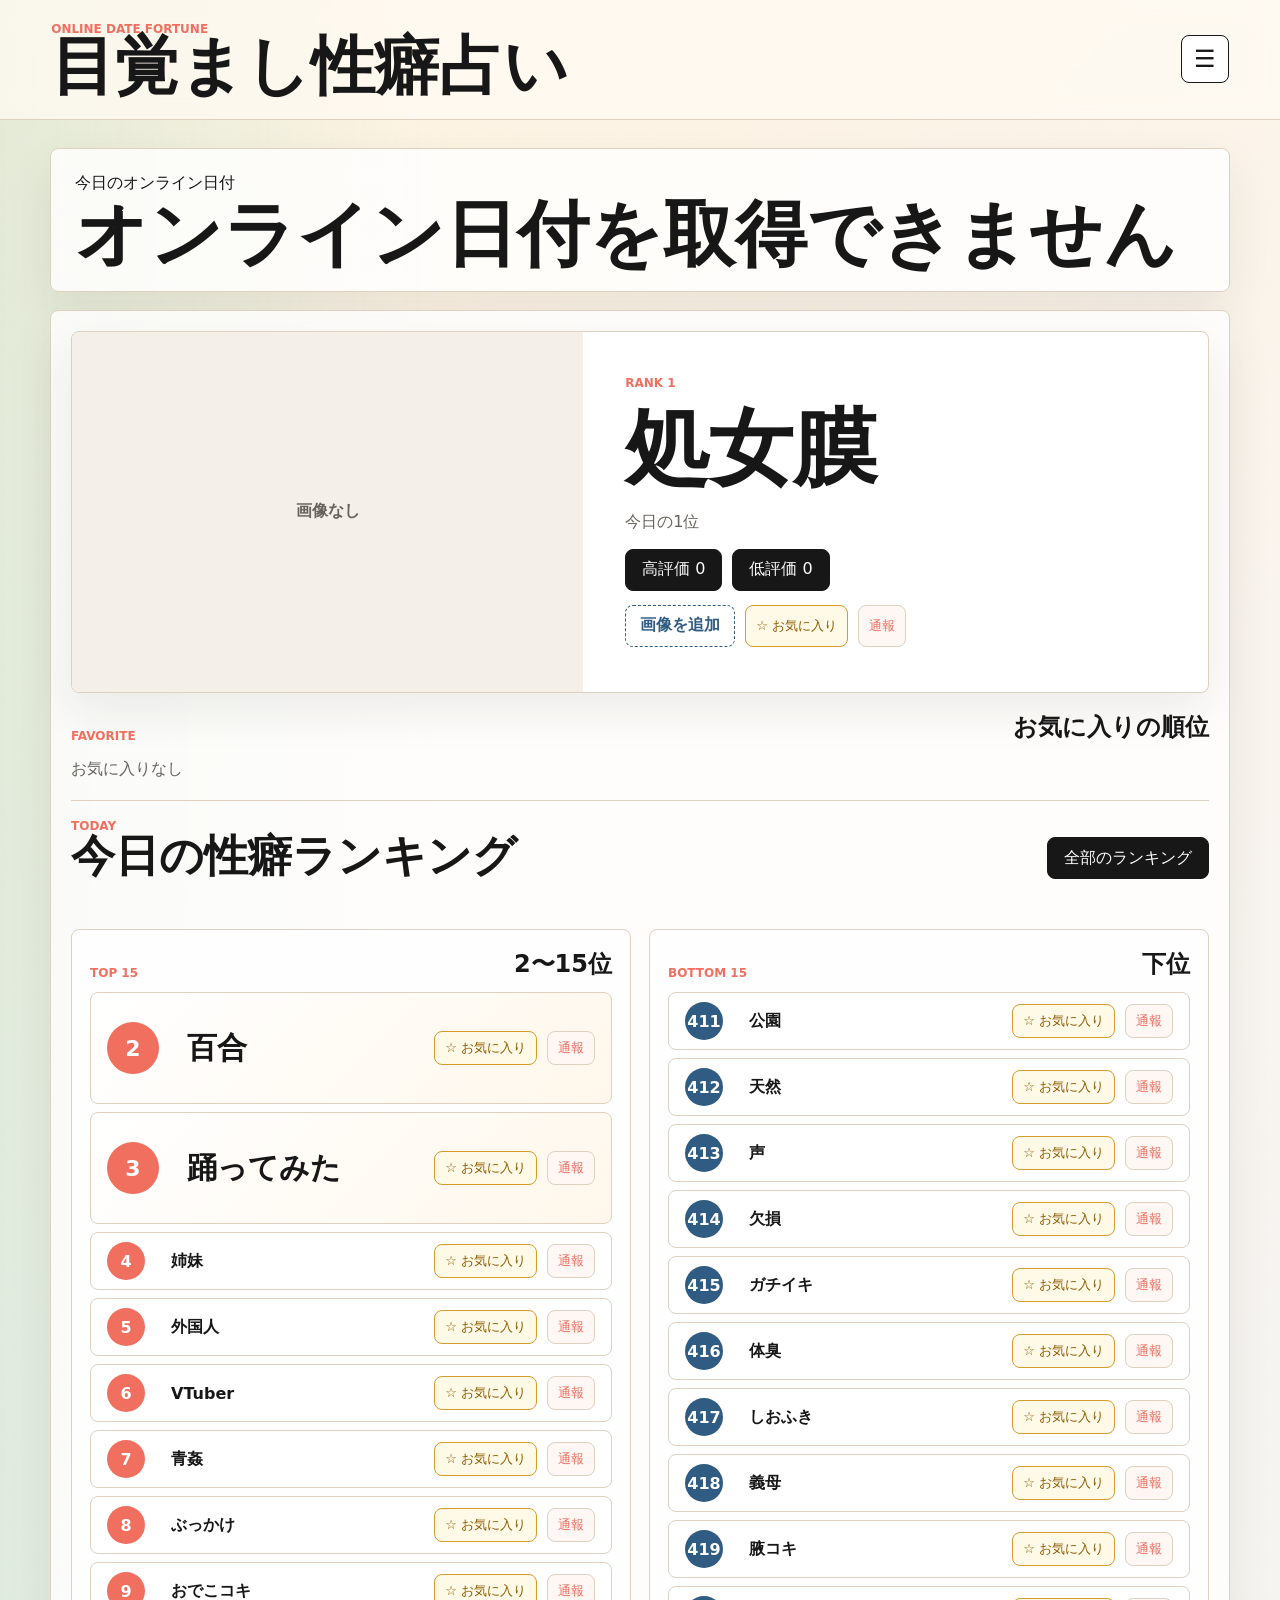
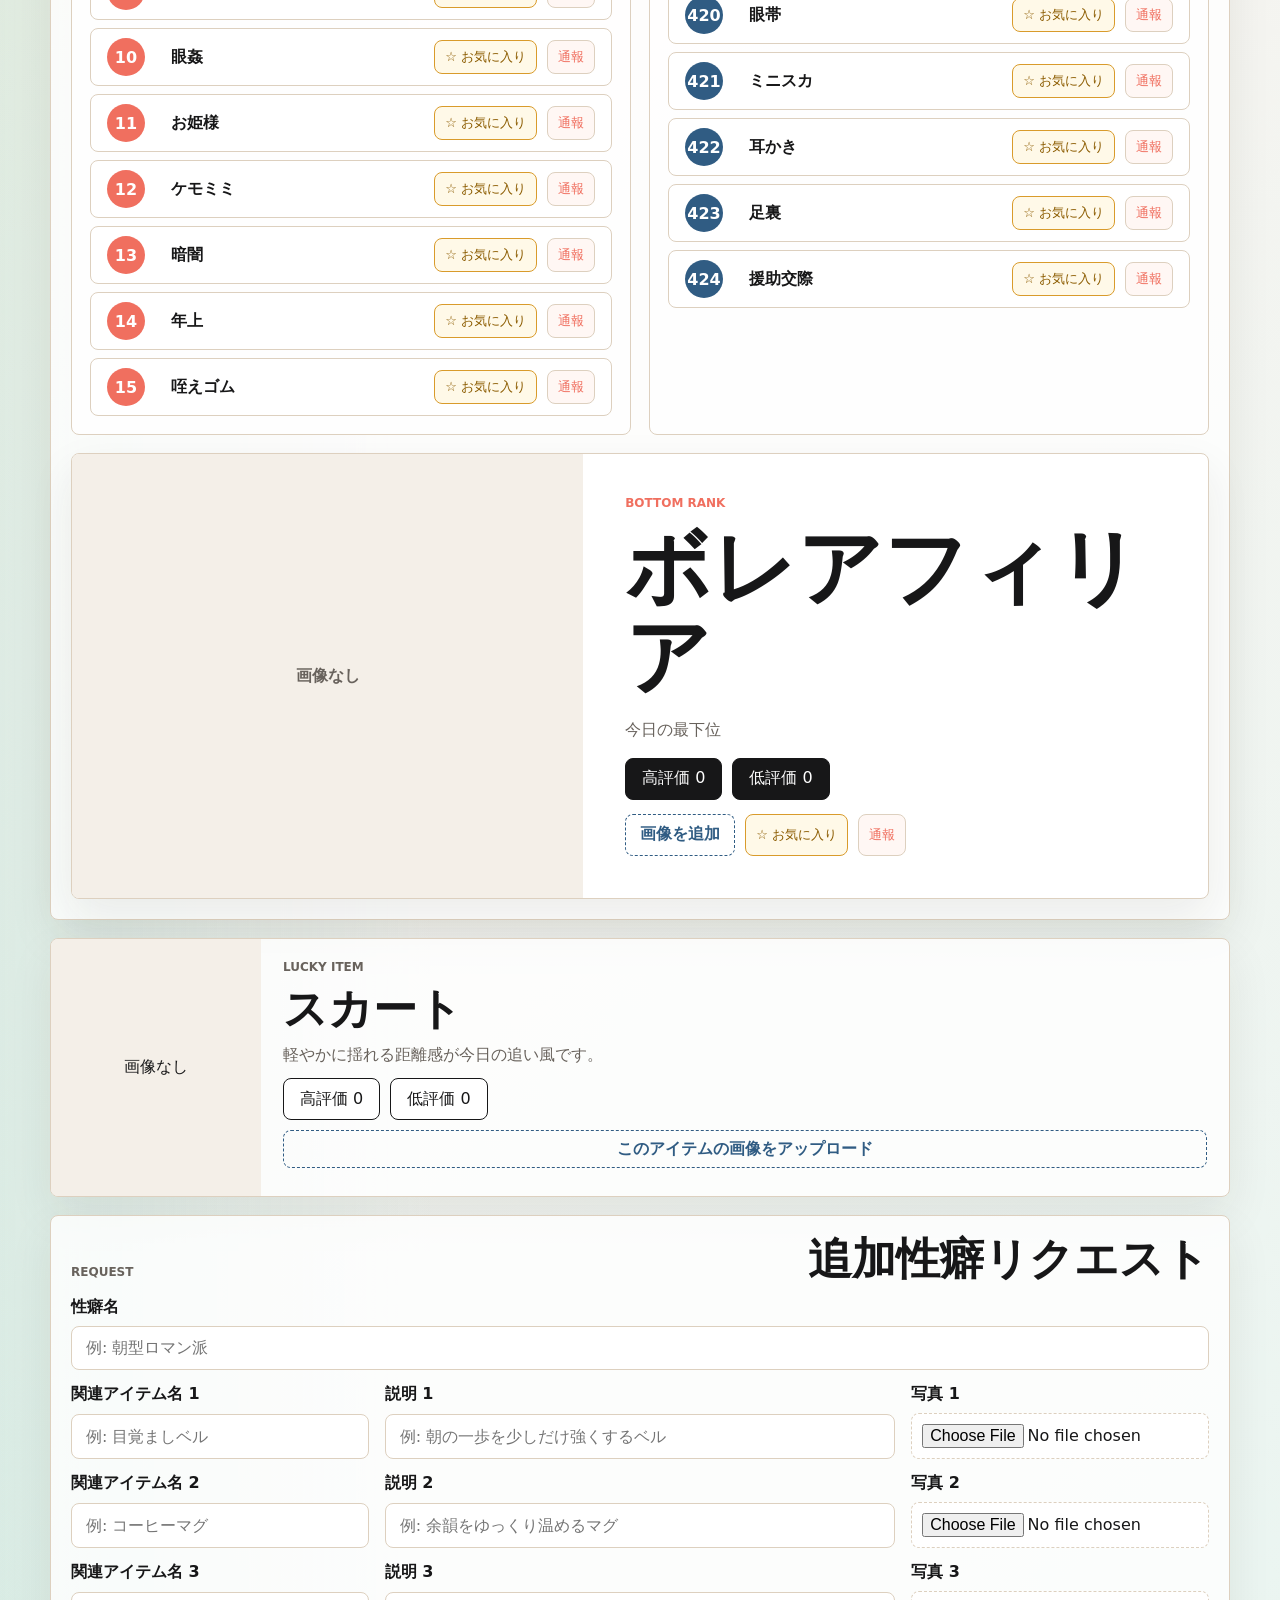
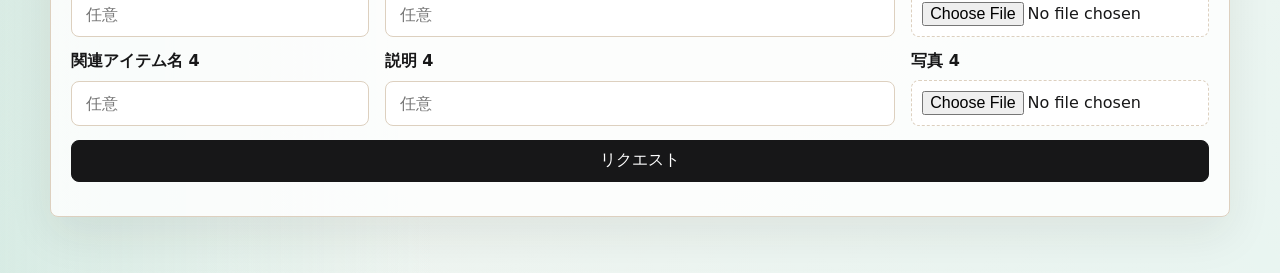
==== index.html @ ce54aa29 "al" ====
<!doctype html>
<html lang="ja">
  <head>
    <meta charset="utf-8" />
    <meta name="viewport" content="width=device-width, initial-scale=1" />
    <title>目覚まし性癖占い</title>
    <link rel="stylesheet" href="./styles.css" />
  </head>
  <body>
    <header class="topbar">
      <div>
        <p class="eyebrow">Online date fortune</p>
        <h1>目覚まし性癖占い</h1>
      </div>
      <button class="icon-button" id="allRankingButton" type="button" aria-label="全部のランキングを表示" title="全部のランキングを表示">
        <span aria-hidden="true">☰</span>
      </button>
    </header>

    <main>
      <section class="date-panel">
        <div>
          <p>今日のオンライン日付</p>
          <strong id="onlineDate">読み込み中</strong>
        </div>
      </section>

      <section class="rankings">
        <div id="topSpotlight" class="rank-spotlight"></div>

        <div class="favorite-ranks">
          <div class="section-title">
            <p class="eyebrow">Favorite</p>
            <h3>お気に入りの順位</h3>
          </div>
          <ol id="favoriteRankList" class="rank-list compact-rank-list"></ol>
          <p id="favoriteEmptyText" class="notice">お気に入りなし</p>
        </div>

        <div class="rank-heading">
          <div>
            <p class="eyebrow">Today</p>
            <h2>今日の性癖ランキング</h2>
          </div>
          <button id="allRankingButtonInline" type="button">全部のランキング</button>
        </div>
        <p id="rankingNotice" class="notice rank-notice" aria-live="polite"></p>
        <div class="rank-grid">
          <div class="rank-column">
            <div class="section-title">
              <p class="eyebrow">Top 15</p>
              <h3>2〜15位</h3>
            </div>
            <ol id="topList" class="rank-list"></ol>
          </div>
          <div class="rank-column">
            <div class="section-title">
              <p class="eyebrow">Bottom 15</p>
              <h3>下位</h3>
            </div>
            <ol id="bottomList" class="rank-list bottom-list"></ol>
          </div>
        </div>

        <div id="bottomSpotlight" class="rank-spotlight bottom-spotlight"></div>
      </section>

      <section class="lucky-card">
        <div class="lucky-media" id="luckyMedia">
          <img id="luckyImage" alt="今日のラッキー性癖アイテム" />
          <p id="noImageText">画像なし</p>
        </div>
        <div class="lucky-copy">
          <p class="eyebrow">Lucky item</p>
          <h2 id="luckyName">ラッキーアイテム</h2>
          <p id="luckyDesc">今日の説明を準備しています。</p>
          <div class="rating-row">
            <button id="likeButton" type="button">高評価 <span id="likeCount">0</span></button>
            <button id="dislikeButton" type="button">低評価 <span id="dislikeCount">0</span></button>
          </div>
          <label class="upload-label">
            このアイテムの画像をアップロード
            <input id="imageUpload" type="file" accept="image/*" />
          </label>
          <p id="deleteNotice" class="notice" aria-live="polite"></p>
        </div>
      </section>

      <section class="controls">
        <form id="addForm">
          <div class="section-title">
            <p class="eyebrow">Request</p>
            <h2>追加性癖リクエスト</h2>
          </div>
          <div class="form-grid">
            <div class="form-field trait-field">
              <label for="traitInput">性癖名</label>
              <input id="traitInput" name="trait" type="text" maxlength="24" placeholder="例: 朝型ロマン派" autocomplete="off" required />
            </div>
          </div>
          <div class="item-request-grid">
            <div class="form-field">
              <label for="itemInput1">関連アイテム名 1</label>
              <input id="itemInput1" name="item1" type="text" maxlength="24" placeholder="例: 目覚ましベル" autocomplete="off" required />
            </div>
            <div class="form-field">
              <label for="itemDesc1">説明 1</label>
              <input id="itemDesc1" name="itemDesc1" type="text" maxlength="80" placeholder="例: 朝の一歩を少しだけ強くするベル" autocomplete="off" required />
            </div>
            <div class="form-field image-field">
              <label for="itemImage1">写真 1</label>
              <input id="itemImage1" name="itemImage1" type="file" accept="image/*" />
            </div>
            <div class="form-field">
              <label for="itemInput2">関連アイテム名 2</label>
              <input id="itemInput2" name="item2" type="text" maxlength="24" placeholder="例: コーヒーマグ" autocomplete="off" required />
            </div>
            <div class="form-field">
              <label for="itemDesc2">説明 2</label>
              <input id="itemDesc2" name="itemDesc2" type="text" maxlength="80" placeholder="例: 余韻をゆっくり温めるマグ" autocomplete="off" required />
            </div>
            <div class="form-field image-field">
              <label for="itemImage2">写真 2</label>
              <input id="itemImage2" name="itemImage2" type="file" accept="image/*" />
            </div>
            <div class="form-field">
              <label for="itemInput3">関連アイテム名 3</label>
              <input id="itemInput3" name="item3" type="text" maxlength="24" placeholder="任意" autocomplete="off" />
            </div>
            <div class="form-field">
              <label for="itemDesc3">説明 3</label>
              <input id="itemDesc3" name="itemDesc3" type="text" maxlength="80" placeholder="任意" autocomplete="off" />
            </div>
            <div class="form-field image-field">
              <label for="itemImage3">写真 3</label>
              <input id="itemImage3" name="itemImage3" type="file" accept="image/*" />
            </div>
            <div class="form-field">
              <label for="itemInput4">関連アイテム名 4</label>
              <input id="itemInput4" name="item4" type="text" maxlength="24" placeholder="任意" autocomplete="off" />
            </div>
            <div class="form-field">
              <label for="itemDesc4">説明 4</label>
              <input id="itemDesc4" name="itemDesc4" type="text" maxlength="80" placeholder="任意" autocomplete="off" />
            </div>
            <div class="form-field image-field">
              <label for="itemImage4">写真 4</label>
              <input id="itemImage4" name="itemImage4" type="file" accept="image/*" />
            </div>
          </div>
          <button type="submit">リクエスト</button>
          <p id="moderationNotice" class="notice" aria-live="polite"></p>
        </form>
      </section>
    </main>

    <dialog id="detailDialog">
      <button class="close-button" id="closeDetail" type="button" aria-label="閉じる">×</button>
      <p class="eyebrow" id="detailRank">Rank</p>
      <h2 id="detailName"></h2>
      <p id="detailText"></p>
      <div id="detailItems" class="item-tags"></div>
    </dialog>

    <dialog id="allDialog">
      <button class="close-button" id="closeAll" type="button" aria-label="閉じる">×</button>
      <div class="section-title">
        <p class="eyebrow">All ranking</p>
        <h2>全部のランキング</h2>
      </div>
      <label class="search-label" for="allSearch">性癖検索</label>
      <input id="allSearch" class="search-input" type="search" placeholder="性癖名で検索" autocomplete="off" />
      <ol id="allRankingList" class="full-rank-list"></ol>
    </dialog>

    <script src="./app.js"></script>
  </body>
</html>
---- styles.css ----
:root {
  color-scheme: light;
  --paper: #fffaf2;
  --ink: #171718;
  --muted: #68625c;
  --line: #ddd0bf;
  --coral: #f06f5f;
  --mint: #55bda5;
  --gold: #d99b2b;
  --blue: #305c83;
  --panel: rgba(255, 255, 255, 0.82);
  --shadow: 0 18px 45px rgba(43, 33, 25, 0.08);
}

* {
  box-sizing: border-box;
}

body {
  margin: 0;
  min-height: 100vh;
  overflow-x: hidden;
  color: var(--ink);
  font-family: "Yu Gothic UI", "Hiragino Sans", "Meiryo", system-ui, sans-serif;
  background:
    linear-gradient(90deg, rgba(85, 189, 165, 0.16), transparent 34%),
    linear-gradient(135deg, #fff3df 0%, #f8f4f0 48%, #e9f5f1 100%);
}

button,
input {
  font: inherit;
}

button {
  border: 1px solid var(--ink);
  border-radius: 8px;
  background: var(--ink);
  color: white;
  min-height: 42px;
  padding: 0 16px;
  cursor: pointer;
}
button:hover {
  transform: translateY(-1px);
}

button:disabled {
  cursor: not-allowed;
  opacity: 0.55;
  transform: none;
}

h1,
h2,
h3,
p {
  margin: 0;
}

h1 {
  font-size: clamp(28px, 6vw, 64px);
  line-height: 0.95;
}

h2 {
  font-size: clamp(26px, 4vw, 44px);
  line-height: 1.06;
}

h3 {
  font-size: 24px;
}

.topbar {
  display: flex;
  align-items: center;
  justify-content: space-between;
  gap: 16px;
  padding: 22px clamp(16px, 4vw, 52px);
  border-bottom: 1px solid var(--line);
  background: rgba(255, 250, 242, 0.78);
  backdrop-filter: blur(14px);
  position: sticky;
  top: 0;
  z-index: 2;
}

.eyebrow {
  color: var(--coral);
  font-size: 12px;
  font-weight: 800;
  letter-spacing: 0;
  text-transform: uppercase;
}

.icon-button {
  width: 48px;
  height: 48px;
  padding: 0;
  display: grid;
  place-items: center;
  font-size: 24px;
  background: white;
  color: var(--ink);
}

main {
  width: min(1180px, calc(100% - 32px));
  margin: 0 auto;
  padding: 28px 0 56px;
}

.date-panel,
.rankings,
.controls,
.rank-column,
.lucky-card {
  border: 1px solid var(--line);
  border-radius: 8px;
  background: var(--panel);
  box-shadow: var(--shadow);
}

.date-panel {
  padding: 24px;
  display: flex;
  align-items: center;
  justify-content: space-between;
  gap: 18px;
}

.date-panel strong {
  display: block;
  margin-top: 8px;
  font-size: clamp(32px, 6vw, 72px);
  line-height: 0.9;
}

.date-panel span,
.controls p,
.lucky-copy p,
#detailText,
.notice {
  color: var(--muted);
  line-height: 1.7;
}

.rankings,
.controls,
.lucky-card {
  margin-top: 18px;
}

.rankings {
  padding: 20px;
}

.rank-spotlight {
  min-height: 360px;
  border: 1px solid var(--line);
  border-radius: 8px;
  background: white;
  display: grid;
  grid-template-columns: minmax(280px, 0.9fr) 1.1fr;
  overflow: hidden;
  box-shadow: var(--shadow);
}

.rank-spotlight + .favorite-ranks {
  margin-top: 18px;
}

.bottom-spotlight {
  margin-top: 18px;
}

.spotlight-media {
  min-height: 360px;
  background: #f4efe8;
  display: grid;
  place-items: center;
  color: var(--muted);
  font-weight: 800;
}

.spotlight-media img {
  width: 100%;
  height: 100%;
  object-fit: cover;
}

.spotlight-copy {
  min-width: 0;
  padding: clamp(22px, 4vw, 42px);
  display: grid;
  align-content: center;
  gap: 14px;
}

.spotlight-copy h2 {
  font-size: clamp(36px, 7vw, 84px);
  overflow-wrap: anywhere;
}

.spotlight-actions,
.spotlight-votes {
  display: flex;
  flex-wrap: wrap;
  gap: 10px;
}

.spotlight-upload {
  border: 1px dashed var(--blue);
  border-radius: 8px;
  min-height: 42px;
  padding: 0 14px;
  color: var(--blue);
  display: inline-flex;
  align-items: center;
  justify-content: center;
  cursor: pointer;
}

.spotlight-upload input {
  position: absolute;
  inline-size: 1px;
  block-size: 1px;
  opacity: 0;
}

.rank-heading,
.section-title {
  display: flex;
  align-items: end;
  justify-content: space-between;
  gap: 16px;
}

.rank-heading {
  margin-bottom: 16px;
}

.favorite-ranks + .rank-heading {
  margin-top: 18px;
}

.rank-notice {
  min-height: 24px;
  margin-bottom: 10px;
}

.rank-grid {
  display: grid;
  grid-template-columns: repeat(2, 1fr);
  gap: 18px;
}

.rank-column {
  min-width: 0;
  padding: 18px;
  box-shadow: none;
}

.favorite-ranks {
  margin-bottom: 18px;
  border-bottom: 1px solid var(--line);
  padding-bottom: 18px;
}

.rank-list,
.full-rank-list {
  list-style: none;
  padding: 0;
  margin: 12px 0 0;
  display: grid;
  gap: 8px;
}

.compact-rank-list {
  grid-template-columns: repeat(auto-fit, minmax(280px, 1fr));
}

.rank-item {
  width: 100%;
  min-height: 58px;
  border: 1px solid var(--line);
  border-radius: 8px;
  border-color: var(--line);
  background: white;
  color: var(--ink);
  display: grid;
  grid-template-columns: 54px 1fr auto auto auto;
  gap: 10px;
  align-items: center;
  text-align: left;
  cursor: pointer;
  padding: 0 16px;
}

.rank-item:hover {
  transform: translateY(-1px);
}

.featured-rank {
  min-height: 112px;
  grid-template-columns: 70px minmax(0, 1fr) auto auto auto;
  background: linear-gradient(135deg, #ffffff 0%, #fff7eb 100%);
}

.featured-rank .rank-no {
  width: 52px;
  height: 52px;
  font-size: 22px;
}

.featured-rank .rank-name {
  font-size: clamp(20px, 3vw, 30px);
}

.rank-hero-image {
  width: 78px;
  height: 78px;
  border: 1px solid var(--line);
  border-radius: 8px;
  background: #f4efe8;
  display: grid;
  place-items: center;
  overflow: hidden;
  color: var(--muted);
  font-size: 12px;
  text-align: center;
}

.trait-image-panel {
  grid-column: 1 / -1;
  display: grid;
  grid-template-columns: 90px 1fr;
  gap: 12px;
  align-items: center;
  border-top: 1px solid var(--line);
  padding-top: 12px;
}

.rank-hero-image img {
  width: 100%;
  height: 100%;
  object-fit: cover;
}

.trait-image-actions {
  display: flex;
  flex-wrap: wrap;
  gap: 8px;
}

.mini-upload,
.mini-vote {
  min-height: 34px;
  border: 1px solid var(--line);
  border-radius: 8px;
  background: white;
  color: var(--ink);
  padding: 0 10px;
  display: inline-flex;
  align-items: center;
  justify-content: center;
  cursor: pointer;
  font-size: 13px;
}

.mini-upload input {
  position: absolute;
  inline-size: 1px;
  block-size: 1px;
  opacity: 0;
}

.rank-no {
  width: 38px;
  height: 38px;
  border-radius: 50%;
  background: var(--coral);
  color: white;
  display: grid;
  place-items: center;
  font-weight: 900;
}

.bottom-list .rank-no {
  background: var(--blue);
}

.rank-name {
  min-width: 0;
  overflow-wrap: anywhere;
  font-weight: 800;
}

.deviation {
  min-width: 0;
  color: var(--muted);
  font-size: 13px;
}

.report-button {
  min-height: 34px;
  padding: 0 10px;
  border-color: var(--line);
  background: #fff7f4;
  color: var(--coral);
  font-size: 13px;
}

.favorite-button {
  min-height: 34px;
  padding: 0 10px;
  border-color: var(--gold);
  background: #fff9e8;
  color: #8c5c00;
  font-size: 13px;
}

.favorite-button.is-active {
  background: var(--gold);
  color: white;
}

.controls {
  padding: 20px;
}

form {
  display: grid;
  gap: 14px;
}

.form-grid {
  display: grid;
  gap: 14px 16px;
  align-items: start;
}

.item-request-grid {
  display: grid;
  grid-template-columns: minmax(160px, 0.7fr) minmax(240px, 1.2fr) minmax(150px, 0.7fr);
  gap: 14px 16px;
}

.form-field {
  display: grid;
  gap: 8px;
}

.trait-field {
  grid-column: 1 / -1;
}

label {
  font-weight: 800;
}

input[type="text"],
input[type="search"] {
  min-height: 44px;
  border: 1px solid var(--line);
  border-radius: 8px;
  background: white;
  padding: 0 14px;
  width: 100%;
}

input[type="file"] {
  width: 100%;
  min-height: 44px;
  border: 1px dashed var(--line);
  border-radius: 8px;
  background: white;
  padding: 10px;
}

.lucky-card {
  display: grid;
  grid-template-columns: minmax(140px, 210px) 1fr;
  overflow: hidden;
  min-height: 190px;
}

.lucky-media {
  min-height: 190px;
  background: #f4efe8;
  display: grid;
  place-items: center;
  position: relative;
}

.lucky-media img {
  width: 100%;
  height: 100%;
  object-fit: cover;
  display: none;
}

.lucky-media.has-image img {
  display: block;
}

.lucky-media.has-image p {
  display: none;
}

.lucky-copy {
  min-width: 0;
  padding: 18px 22px;
  display: grid;
  align-content: center;
  gap: 10px;
}

.lucky-copy h2 {
  font-size: clamp(28px, 4vw, 44px);
  line-height: 1;
  overflow-wrap: anywhere;
}

.rating-row {
  display: flex;
  gap: 10px;
  flex-wrap: wrap;
}

.rating-row button {
  background: white;
  color: var(--ink);
}

.upload-label {
  display: inline-flex;
  align-items: center;
  justify-content: center;
  border: 1px dashed var(--blue);
  border-radius: 8px;
  min-height: 38px;
  color: var(--blue);
  cursor: pointer;
}

.upload-label input {
  position: absolute;
  inline-size: 1px;
  block-size: 1px;
  opacity: 0;
}

dialog {
  width: min(720px, calc(100% - 28px));
  max-height: min(780px, calc(100vh - 28px));
  overflow: auto;
  border: 1px solid var(--line);
  border-radius: 8px;
  padding: 26px;
  color: var(--ink);
  background: var(--paper);
  box-shadow: 0 28px 90px rgba(0, 0, 0, 0.22);
}

dialog::backdrop {
  background: rgba(23, 23, 24, 0.38);
}

.close-button {
  position: absolute;
  right: 12px;
  top: 12px;
  width: 38px;
  height: 38px;
  padding: 0;
  background: white;
  color: var(--ink);
}

.item-tags {
  display: flex;
  flex-wrap: wrap;
  gap: 8px;
  margin-top: 14px;
}

.item-tags span,
.full-rank-list li {
  border: 1px solid var(--line);
  border-radius: 8px;
  background: white;
}

.item-tags span {
  padding: 8px 12px;
}

.full-rank-list li {
  display: grid;
  grid-template-columns: 56px 1fr auto auto auto;
  gap: 10px;
  align-items: center;
  padding: 10px;
}

.search-label {
  display: block;
  margin: 14px 0 8px;
}

.search-input {
  margin-bottom: 8px;
}

@media (max-width: 880px) {
  .date-panel,
  .rank-heading {
    display: grid;
  }

  .rank-grid,
  .rank-spotlight,
  .lucky-card,
  .form-grid,
  .item-request-grid {
    grid-template-columns: 1fr;
  }

  .lucky-media {
    aspect-ratio: 16 / 10;
    min-height: 0;
  }

  .spotlight-media {
    aspect-ratio: 16 / 10;
    min-height: 0;
  }
}

@media (max-width: 520px) {
  button {
    padding-inline: 12px;
  }

  main {
    width: min(100% - 20px, 1180px);
    padding: 16px 0 36px;
  }

  .topbar {
    align-items: start;
    padding: 14px 12px;
  }

  .topbar h1 {
    font-size: 32px;
    line-height: 1;
  }

  .icon-button {
    width: 42px;
    height: 42px;
    flex: 0 0 auto;
  }

  .date-panel,
  .rankings,
  .controls {
    padding: 14px;
  }

  .date-panel strong {
    font-size: 36px;
  }

  .rank-spotlight {
    min-height: 0;
  }

  .spotlight-copy {
    padding: 18px;
  }

  .spotlight-copy h2 {
    font-size: 38px;
    line-height: 1.05;
  }

  .spotlight-actions,
  .spotlight-votes,
  .rating-row {
    display: grid;
    grid-template-columns: 1fr 1fr;
  }

  .spotlight-upload {
    grid-column: 1 / -1;
  }

  .rank-heading {
    gap: 10px;
  }

  .rank-heading button {
    justify-self: start;
  }

  .rank-column {
    padding: 12px;
  }

  .section-title {
    display: block;
  }

  .full-rank-list li,
  .rank-item {
    grid-template-columns: 48px 1fr;
    align-items: start;
    gap: 8px 10px;
    min-height: 0;
    padding: 10px;
  }

  .deviation,
  .favorite-button,
  .report-button {
    grid-column: 2;
    justify-self: start;
  }

  .favorite-button,
  .report-button {
    min-height: 32px;
    max-width: 100%;
  }

  .rank-hero-image {
    grid-column: 2;
  }

  .featured-rank {
    min-height: 0;
  }

  .featured-rank .rank-no {
    width: 42px;
    height: 42px;
    font-size: 18px;
  }

  .featured-rank .rank-name {
    font-size: 22px;
    line-height: 1.15;
  }

  .trait-image-panel {
    grid-column: 1 / -1;
    grid-template-columns: 1fr;
  }

  .lucky-card {
    grid-template-columns: 96px minmax(0, 1fr);
    min-height: 0;
  }

  .lucky-media {
    aspect-ratio: 1;
    min-height: 0;
  }

  .lucky-copy {
    padding: 14px;
  }

  .lucky-copy h2 {
    font-size: 28px;
  }

  .upload-label {
    grid-column: 1 / -1;
    padding-inline: 8px;
    text-align: center;
  }

  dialog {
    width: calc(100% - 20px);
    max-height: calc(100vh - 20px);
    padding: 18px;
  }

  .full-rank-list li {
    grid-template-columns: 44px minmax(0, 1fr);
  }
}
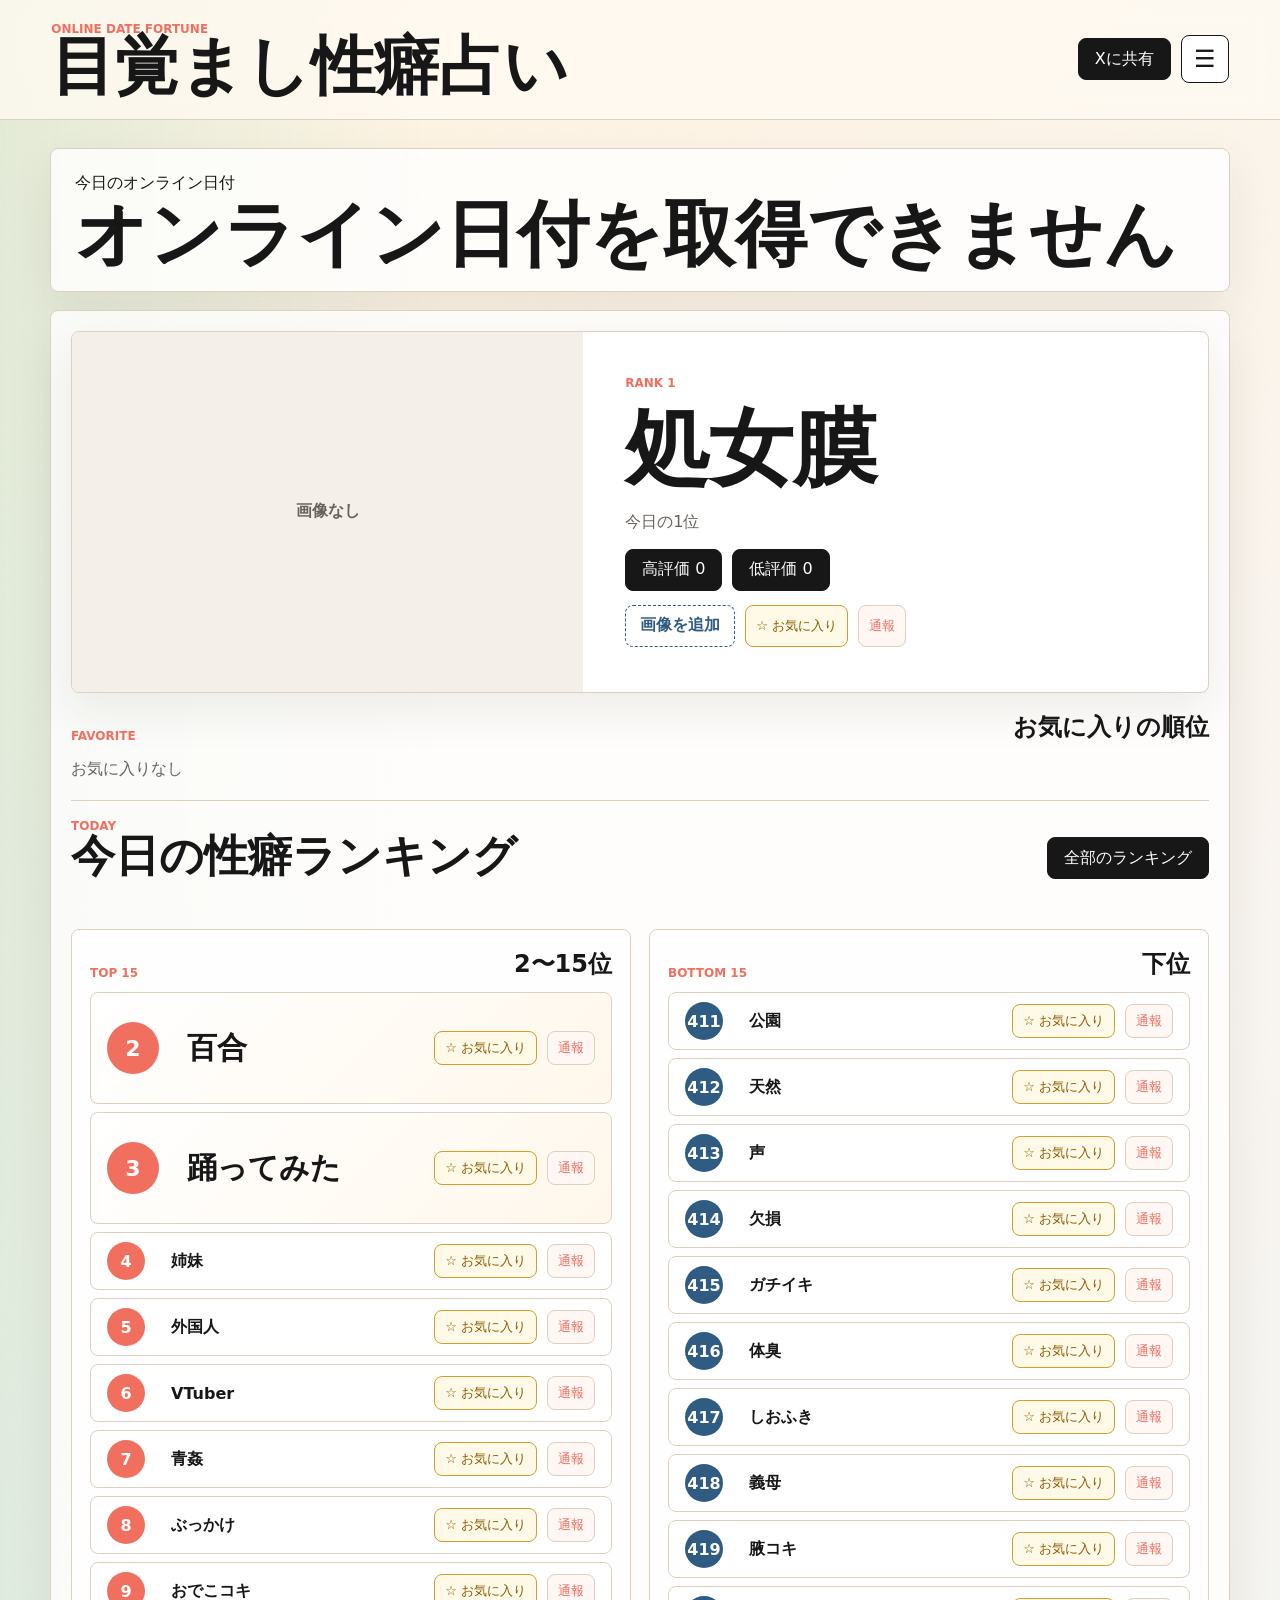
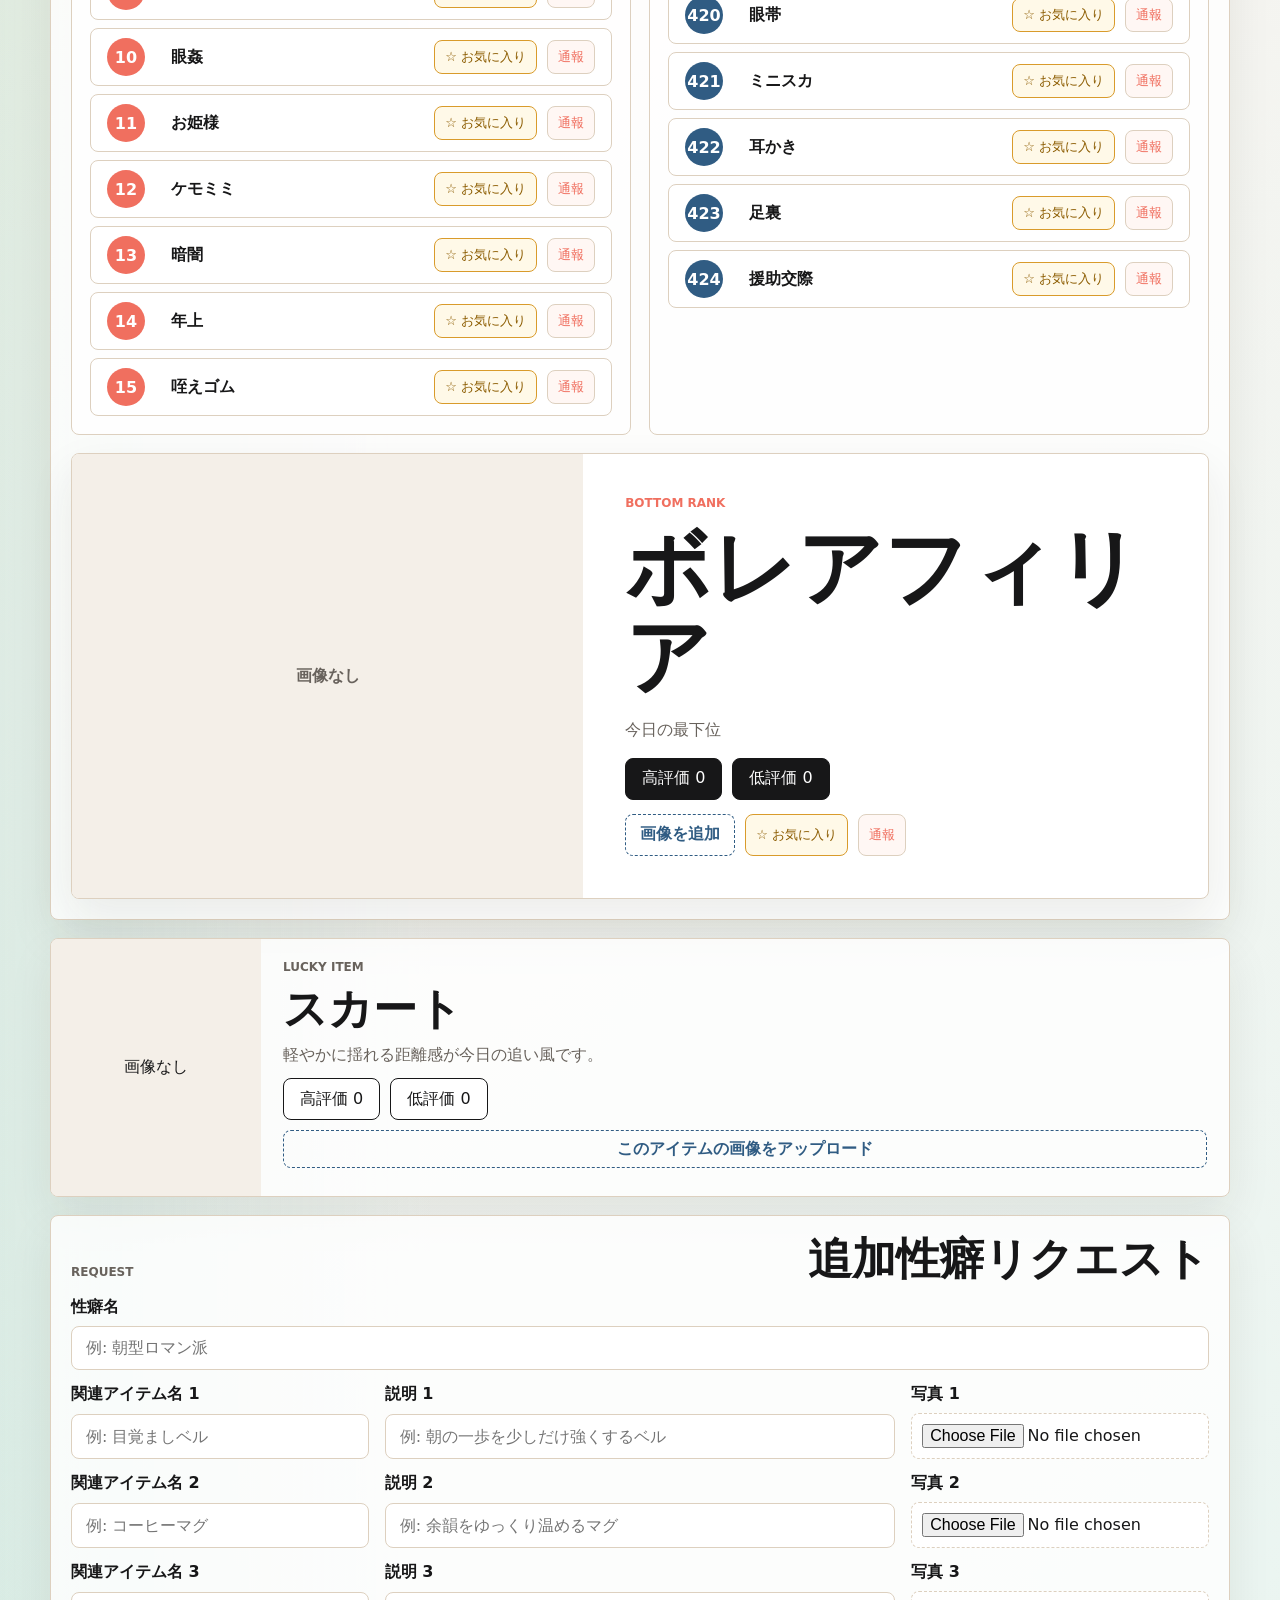
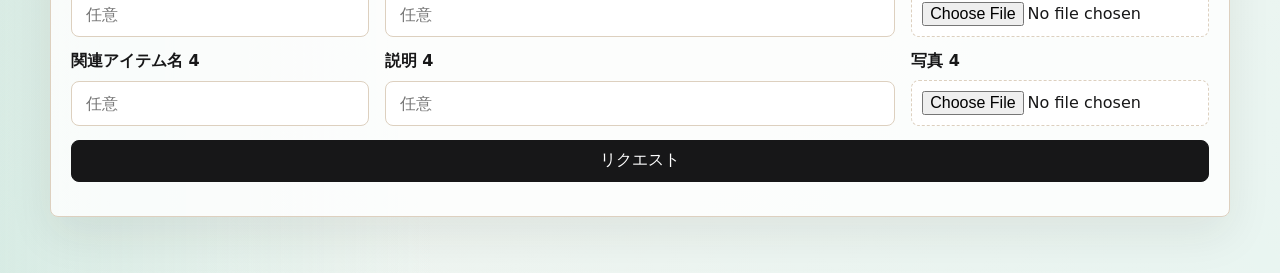
==== commit 748c2f85: "ens ens" ====
--- a/index.html
+++ b/index.html
@@ -12,9 +12,12 @@
         <p class="eyebrow">Online date fortune</p>
         <h1>目覚まし性癖占い</h1>
       </div>
-      <button class="icon-button" id="allRankingButton" type="button" aria-label="全部のランキングを表示" title="全部のランキングを表示">
-        <span aria-hidden="true">☰</span>
-      </button>
+      <div class="topbar-actions">
+        <button class="share-button" id="shareButton" type="button">Xに共有</button>
+        <button class="icon-button" id="allRankingButton" type="button" aria-label="全部のランキングを表示" title="全部のランキングを表示">
+          <span aria-hidden="true">☰</span>
+        </button>
+      </div>
     </header>
 
     <main>
--- a/styles.css
+++ b/styles.css
@@ -86,6 +86,19 @@
   z-index: 2;
 }
 
+.topbar-actions {
+  display: flex;
+  align-items: center;
+  gap: 10px;
+  flex: 0 0 auto;
+}
+
+.share-button {
+  background: var(--ink);
+  color: white;
+  white-space: nowrap;
+}
+
 .eyebrow {
   color: var(--coral);
   font-size: 12px;
@@ -654,6 +667,15 @@
     padding: 14px 12px;
   }
 
+  .topbar-actions {
+    gap: 8px;
+  }
+
+  .share-button {
+    min-height: 42px;
+    padding-inline: 10px;
+  }
+
   .topbar h1 {
     font-size: 32px;
     line-height: 1;
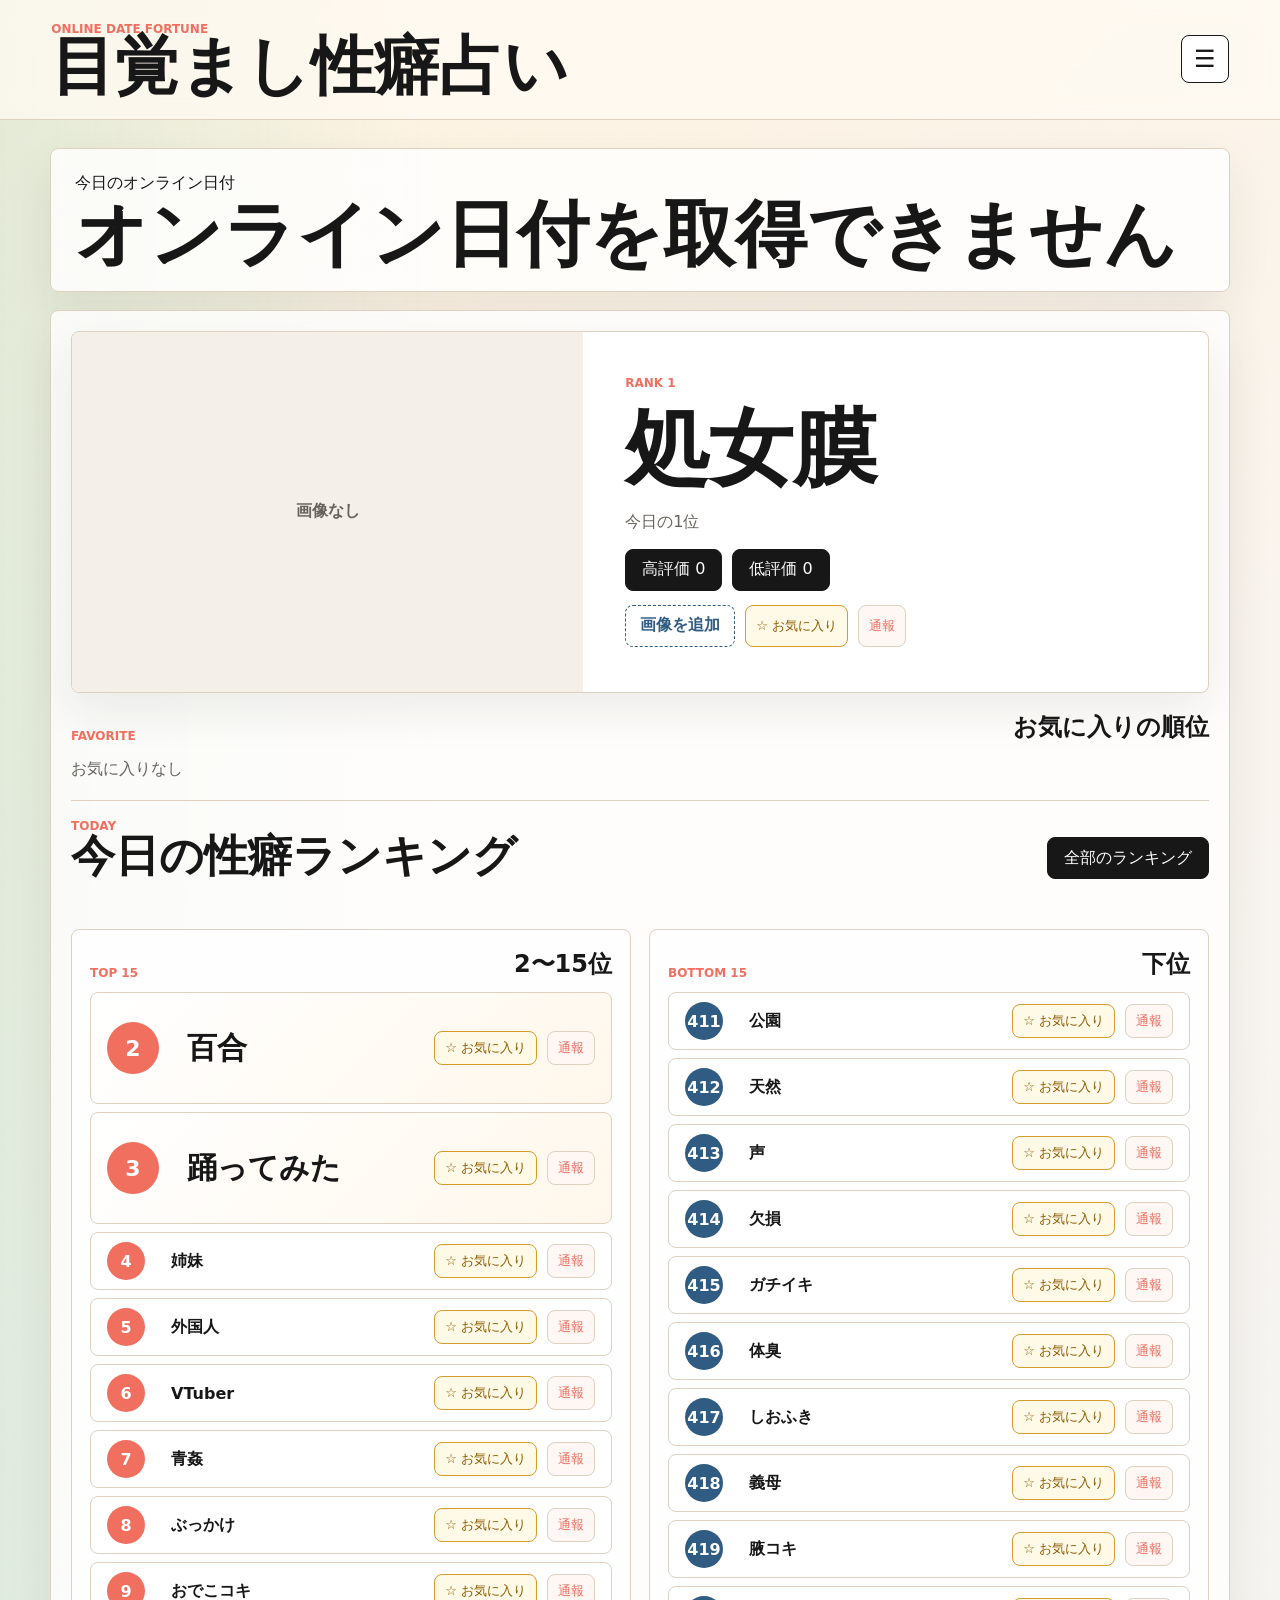
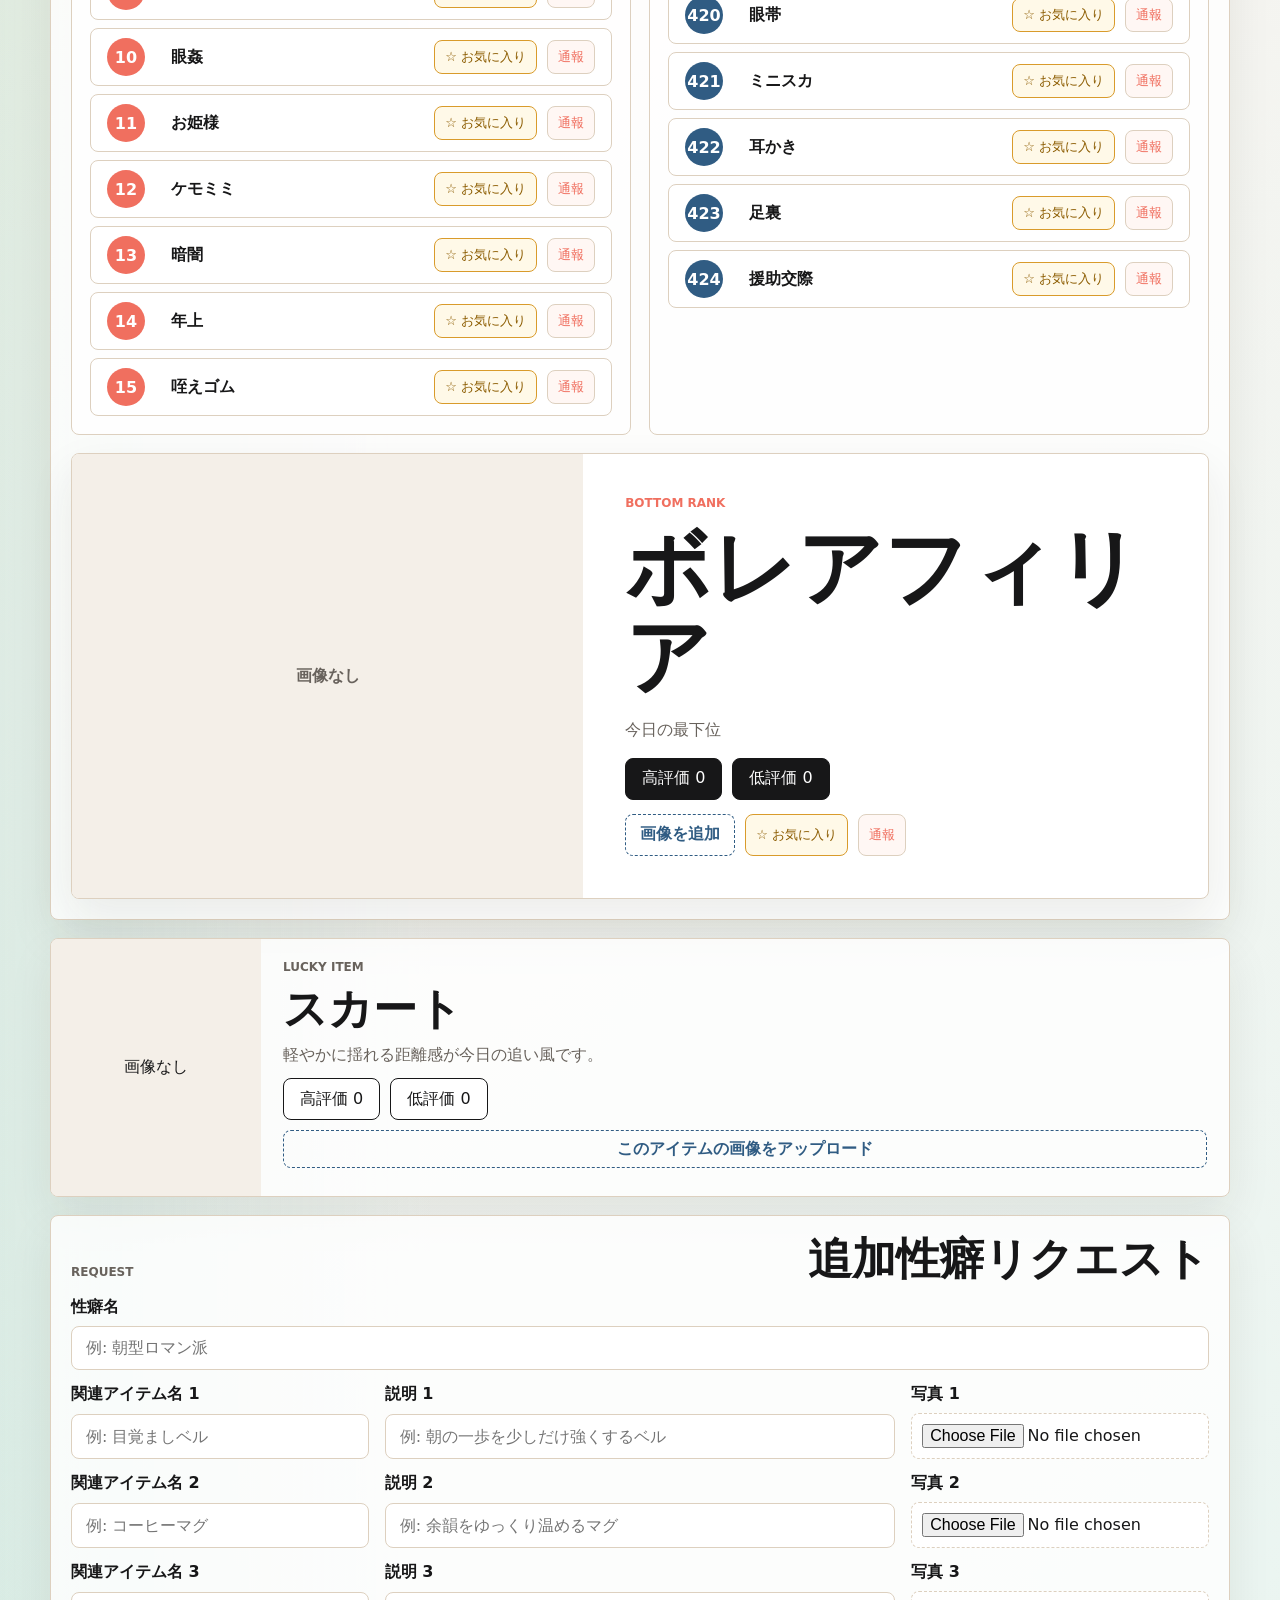
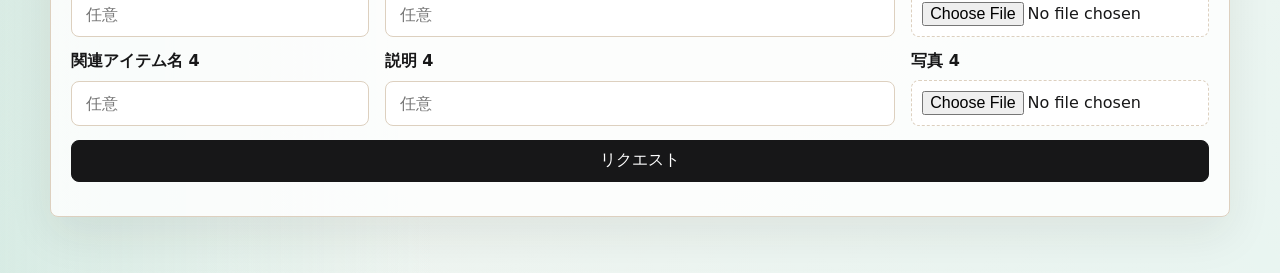
==== commit 5cde67f7: "Revert "ens" This reverts commit 748c2f85cbff45cd1e91c98678231e2df0ac95b2." ====
--- a/index.html
+++ b/index.html
@@ -12,12 +12,9 @@
         <p class="eyebrow">Online date fortune</p>
         <h1>目覚まし性癖占い</h1>
       </div>
-      <div class="topbar-actions">
-        <button class="share-button" id="shareButton" type="button">Xに共有</button>
-        <button class="icon-button" id="allRankingButton" type="button" aria-label="全部のランキングを表示" title="全部のランキングを表示">
-          <span aria-hidden="true">☰</span>
-        </button>
-      </div>
+      <button class="icon-button" id="allRankingButton" type="button" aria-label="全部のランキングを表示" title="全部のランキングを表示">
+        <span aria-hidden="true">☰</span>
+      </button>
     </header>
 
     <main>
--- a/styles.css
+++ b/styles.css
@@ -86,19 +86,6 @@
   z-index: 2;
 }
 
-.topbar-actions {
-  display: flex;
-  align-items: center;
-  gap: 10px;
-  flex: 0 0 auto;
-}
-
-.share-button {
-  background: var(--ink);
-  color: white;
-  white-space: nowrap;
-}
-
 .eyebrow {
   color: var(--coral);
   font-size: 12px;
@@ -667,15 +654,6 @@
     padding: 14px 12px;
   }
 
-  .topbar-actions {
-    gap: 8px;
-  }
-
-  .share-button {
-    min-height: 42px;
-    padding-inline: 10px;
-  }
-
   .topbar h1 {
     font-size: 32px;
     line-height: 1;
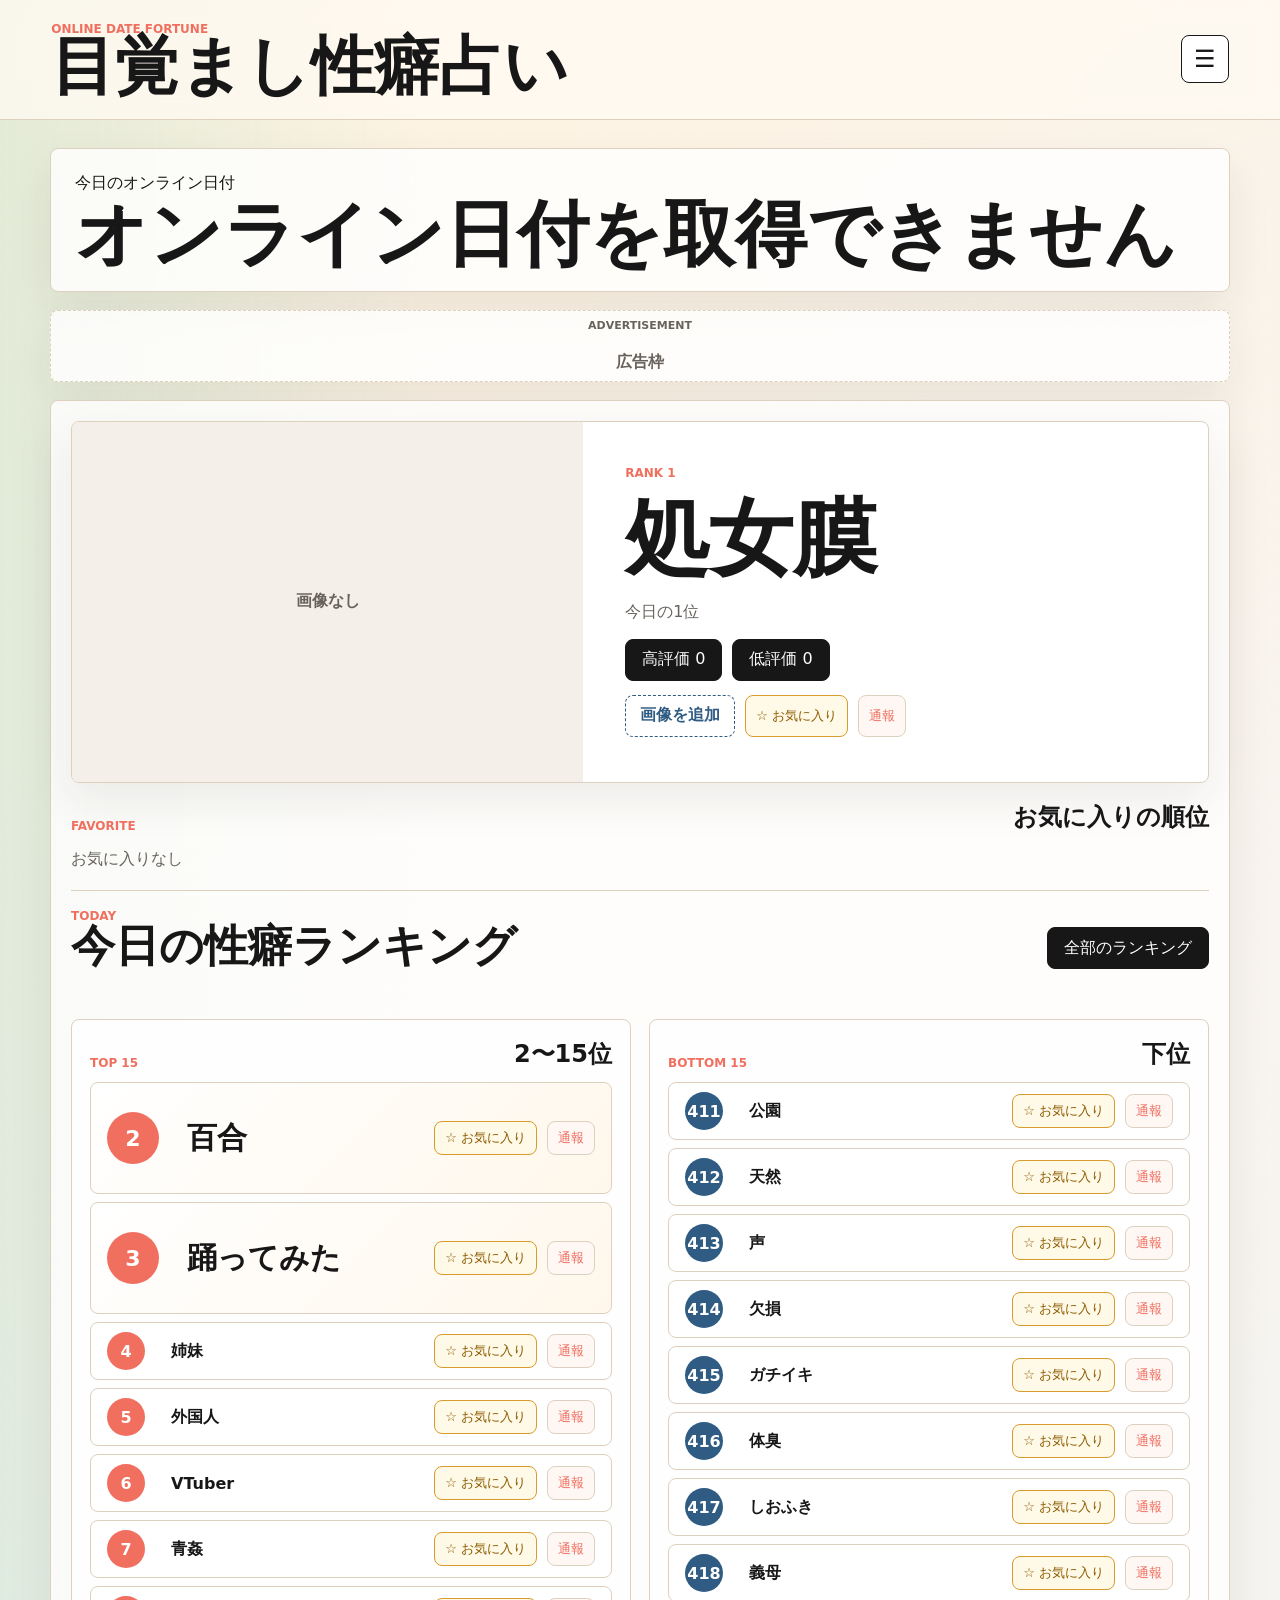
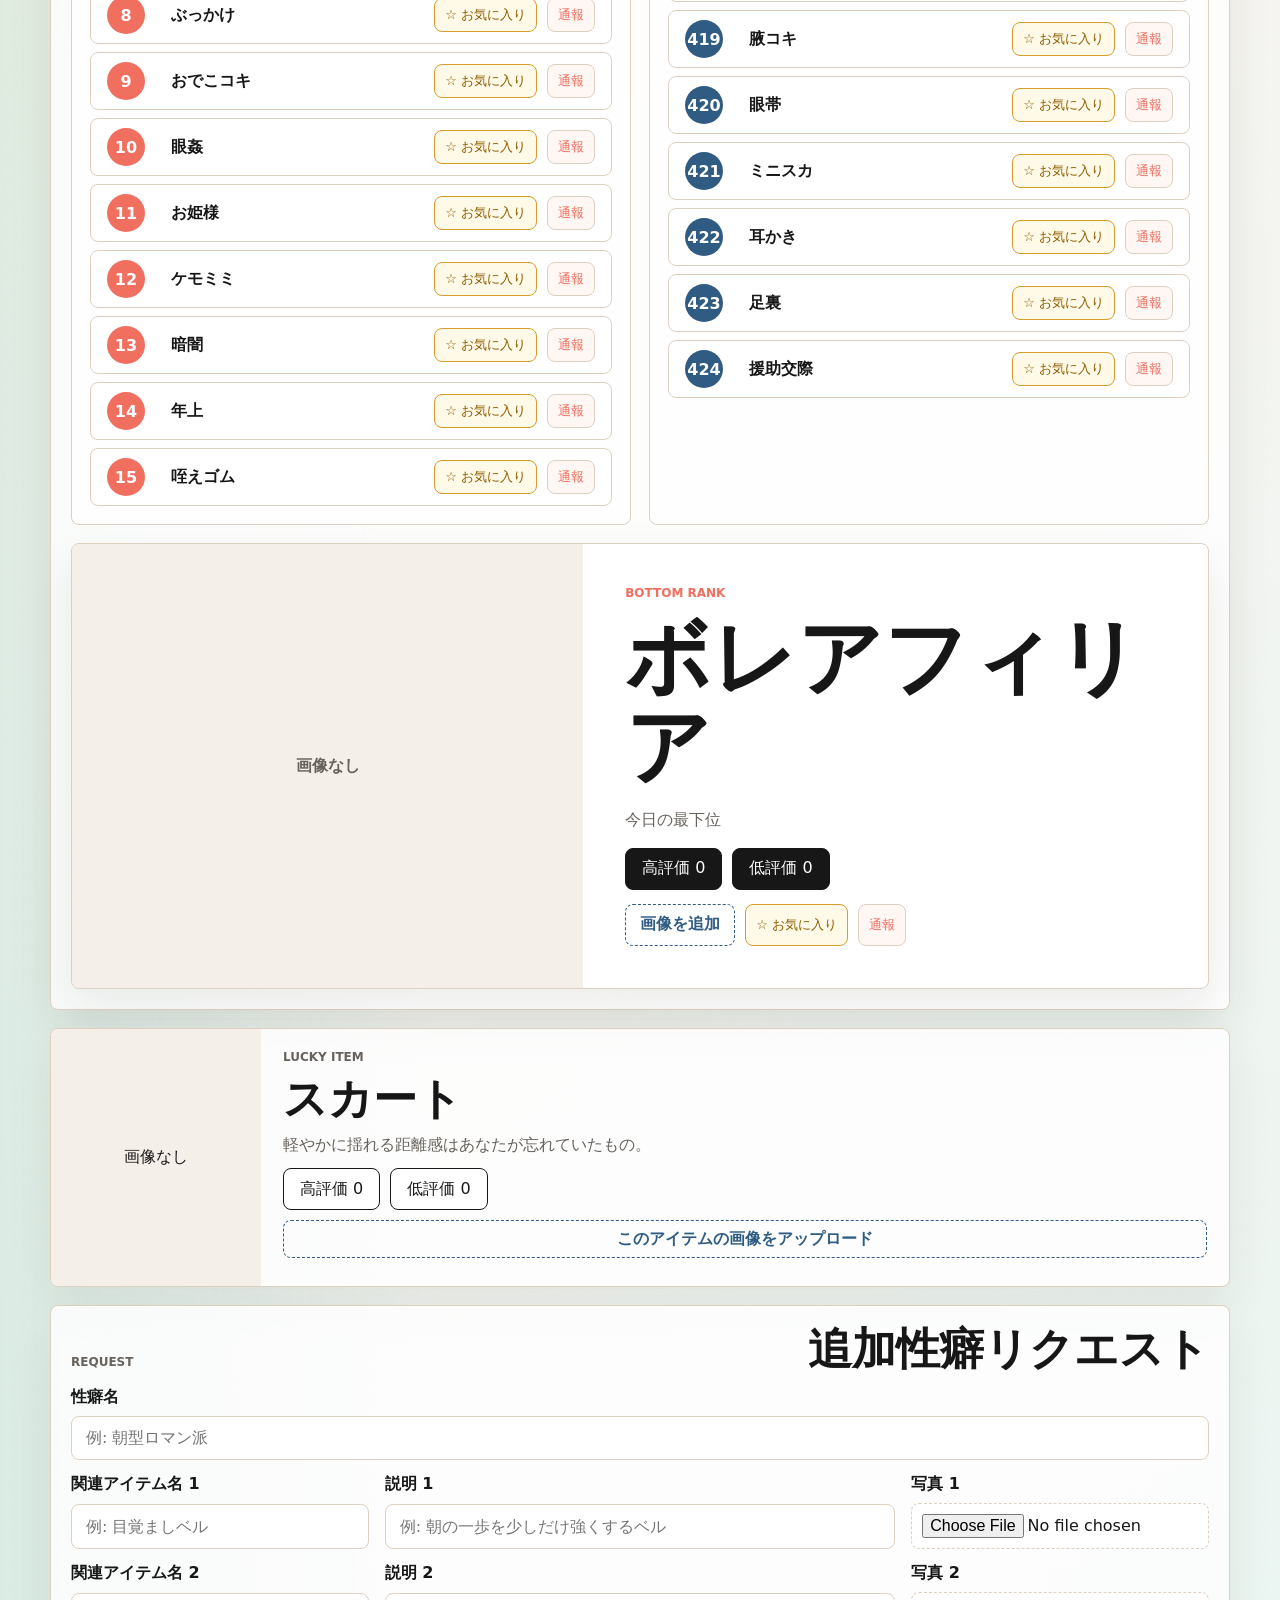
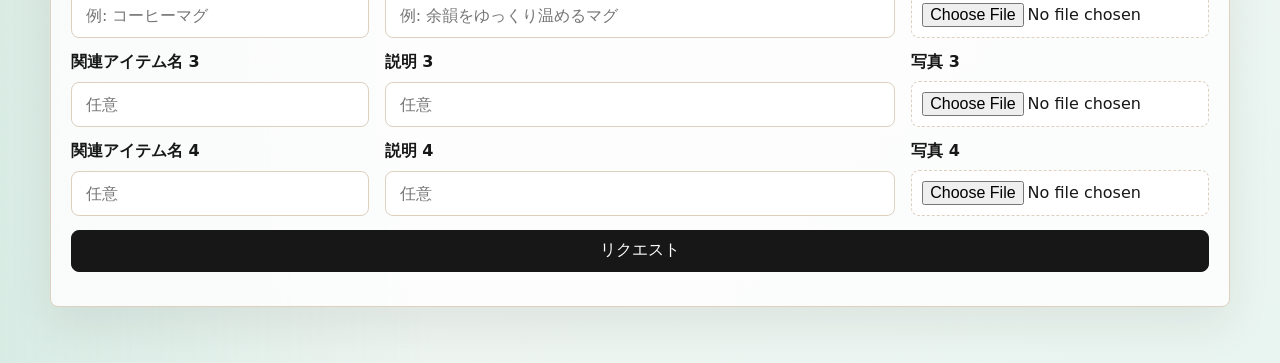
==== commit 656b7bfc: "b b" ====
--- a/index.html
+++ b/index.html
@@ -24,6 +24,11 @@
           <strong id="onlineDate">読み込み中</strong>
         </div>
       </section>
+
+      <aside class="ad-banner" aria-label="広告">
+        <span>Advertisement</span>
+        <strong>広告枠</strong>
+      </aside>
 
       <section class="rankings">
         <div id="topSpotlight" class="rank-spotlight"></div>
--- a/styles.css
+++ b/styles.css
@@ -112,6 +112,7 @@
 }
 
 .date-panel,
+.ad-banner,
 .rankings,
 .controls,
 .rank-column,
@@ -135,6 +136,28 @@
   margin-top: 8px;
   font-size: clamp(32px, 6vw, 72px);
   line-height: 0.9;
+}
+
+.ad-banner {
+  min-height: 72px;
+  margin-top: 18px;
+  display: grid;
+  place-items: center;
+  gap: 4px;
+  color: var(--muted);
+  border-style: dashed;
+  text-align: center;
+}
+
+.ad-banner span {
+  font-size: 11px;
+  font-weight: 800;
+  letter-spacing: 0;
+  text-transform: uppercase;
+}
+
+.ad-banner strong {
+  font-size: 16px;
 }
 
 .date-panel span,
@@ -666,6 +689,7 @@
   }
 
   .date-panel,
+  .ad-banner,
   .rankings,
   .controls {
     padding: 14px;
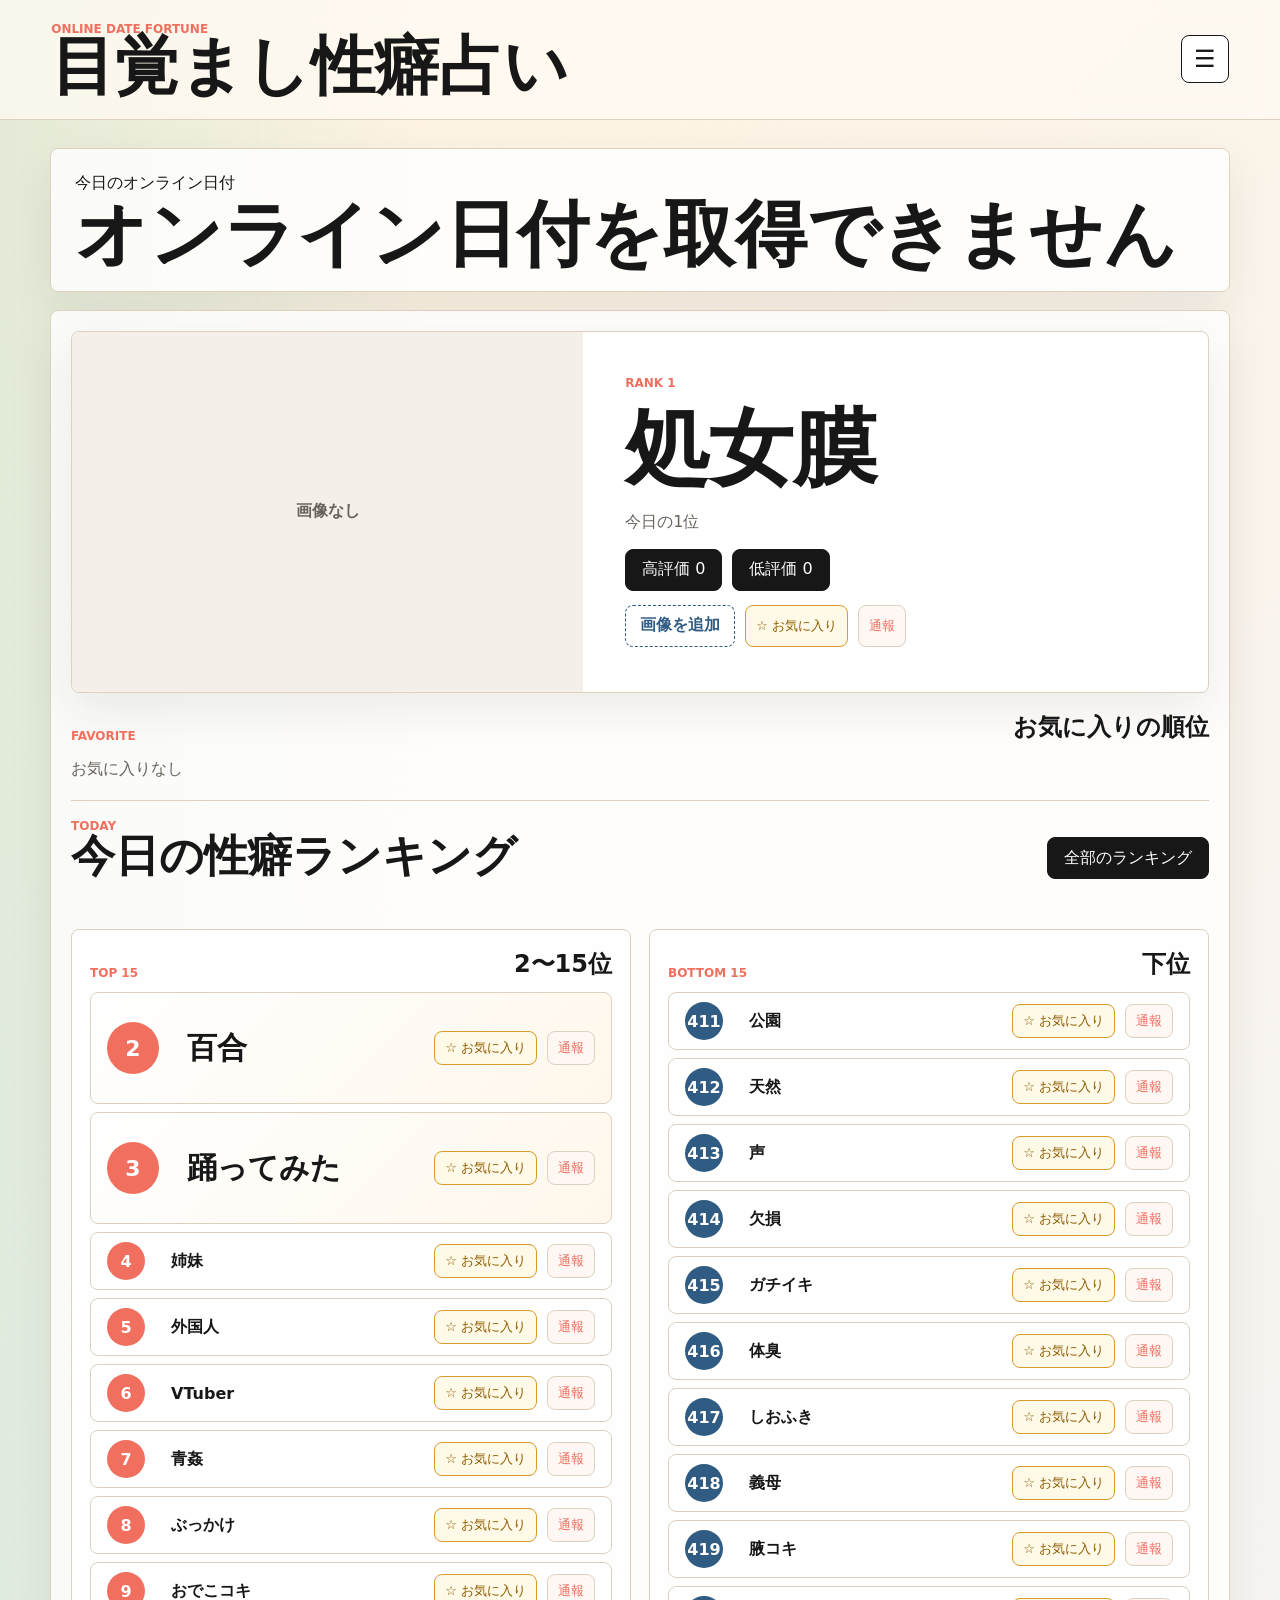
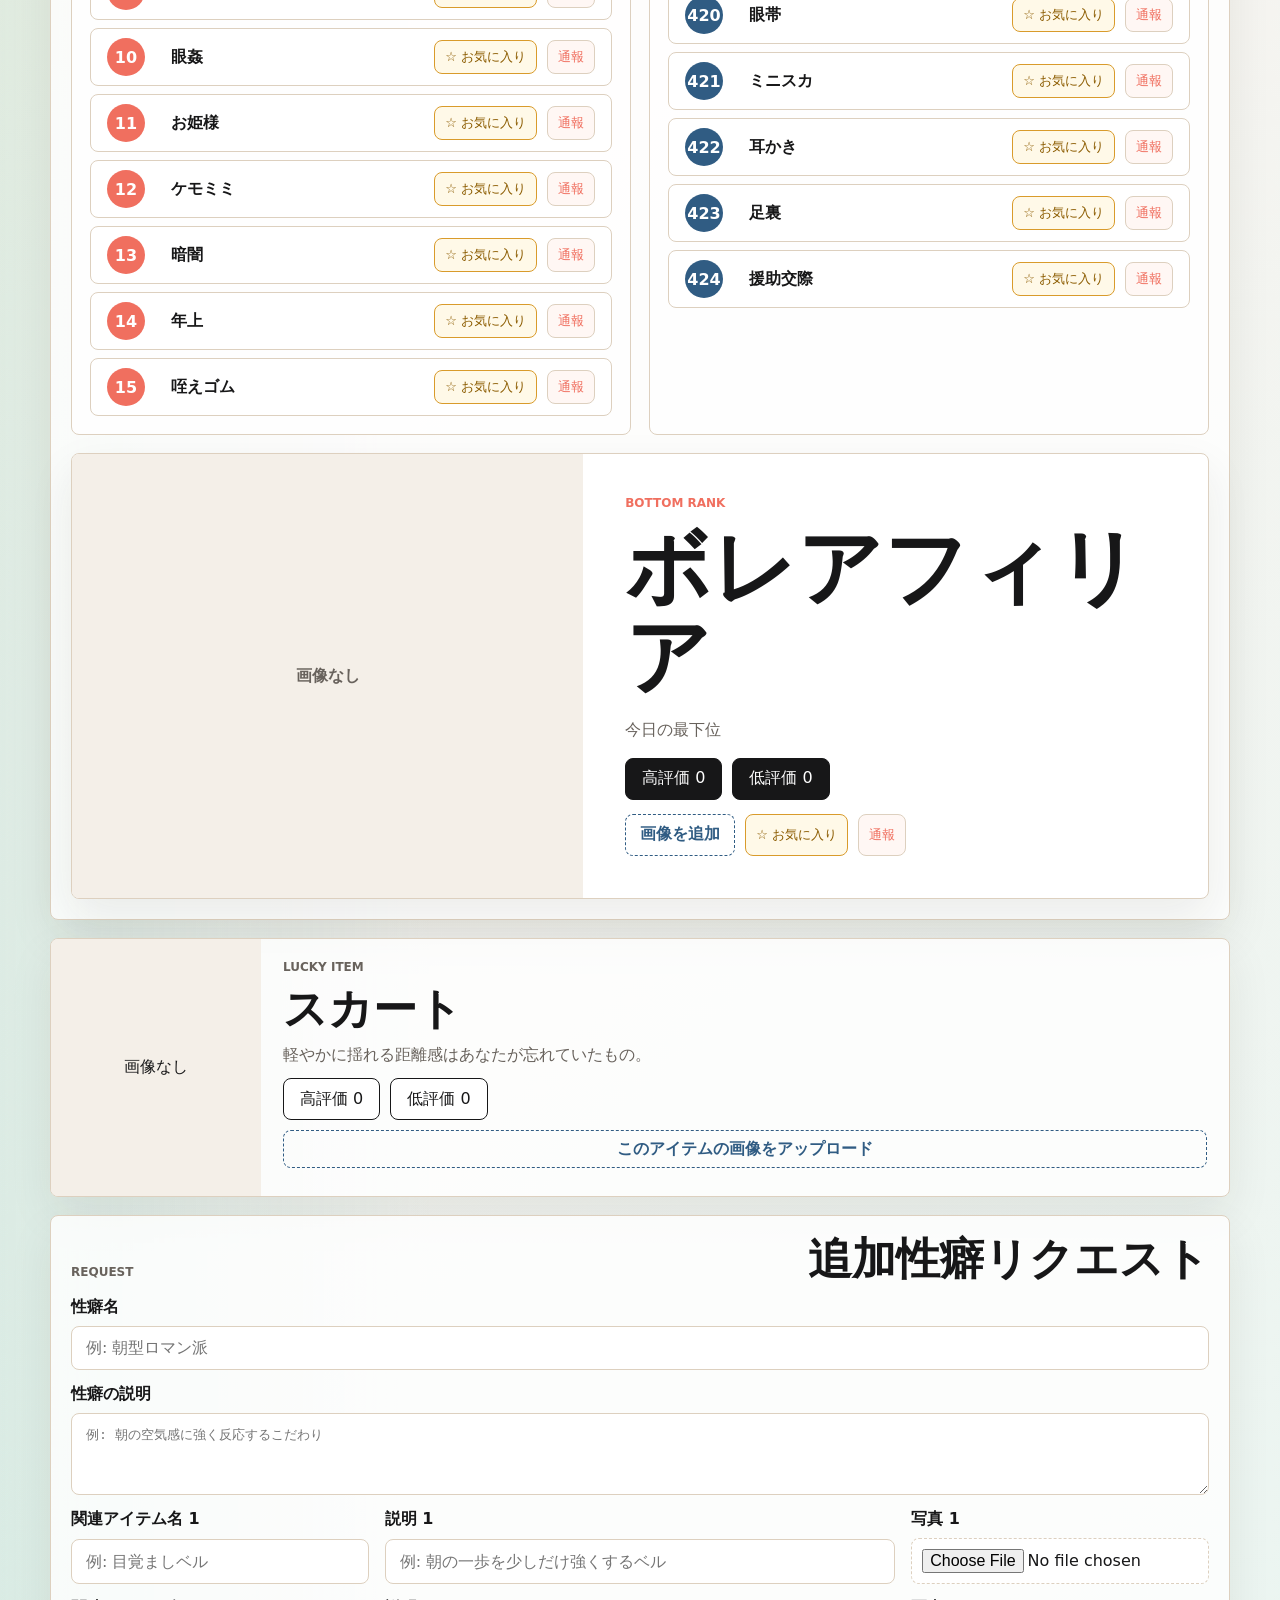
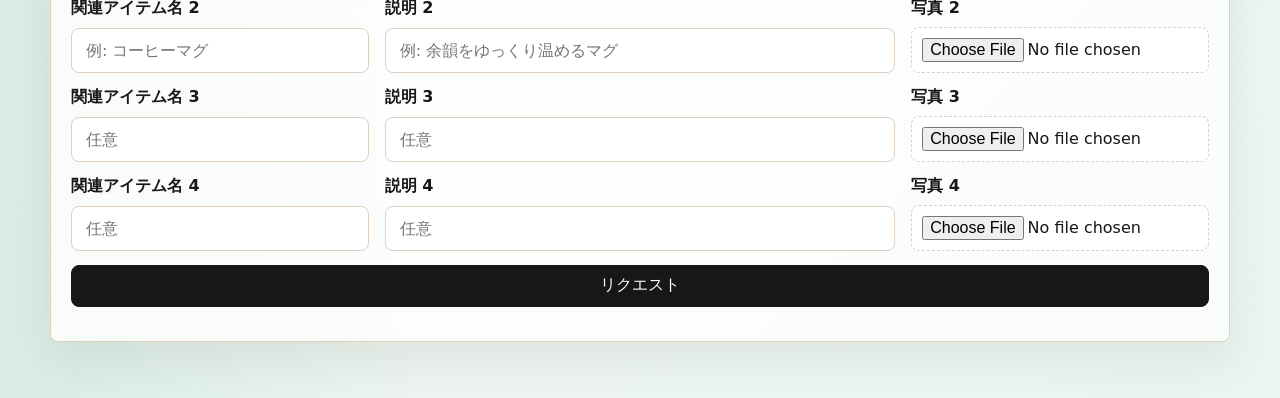
==== commit 80ec3407: "gf" ====
--- a/index.html
+++ b/index.html
@@ -24,11 +24,6 @@
           <strong id="onlineDate">読み込み中</strong>
         </div>
       </section>
-
-      <aside class="ad-banner" aria-label="広告">
-        <span>Advertisement</span>
-        <strong>広告枠</strong>
-      </aside>
 
       <section class="rankings">
         <div id="topSpotlight" class="rank-spotlight"></div>
@@ -102,15 +97,19 @@
               <label for="traitInput">性癖名</label>
               <input id="traitInput" name="trait" type="text" maxlength="24" placeholder="例: 朝型ロマン派" autocomplete="off" required />
             </div>
+            <div class="form-field trait-field">
+              <label for="traitDescriptionInput">性癖の説明</label>
+              <textarea id="traitDescriptionInput" name="traitDescription" maxlength="180" placeholder="例: 朝の空気感に強く反応するこだわり" required></textarea>
+            </div>
           </div>
           <div class="item-request-grid">
             <div class="form-field">
               <label for="itemInput1">関連アイテム名 1</label>
-              <input id="itemInput1" name="item1" type="text" maxlength="24" placeholder="例: 目覚ましベル" autocomplete="off" required />
+              <input id="itemInput1" name="item1" type="text" maxlength="24" placeholder="例: 目覚ましベル" autocomplete="off" />
             </div>
             <div class="form-field">
               <label for="itemDesc1">説明 1</label>
-              <input id="itemDesc1" name="itemDesc1" type="text" maxlength="80" placeholder="例: 朝の一歩を少しだけ強くするベル" autocomplete="off" required />
+              <input id="itemDesc1" name="itemDesc1" type="text" maxlength="80" placeholder="例: 朝の一歩を少しだけ強くするベル" autocomplete="off" />
             </div>
             <div class="form-field image-field">
               <label for="itemImage1">写真 1</label>
@@ -118,11 +117,11 @@
             </div>
             <div class="form-field">
               <label for="itemInput2">関連アイテム名 2</label>
-              <input id="itemInput2" name="item2" type="text" maxlength="24" placeholder="例: コーヒーマグ" autocomplete="off" required />
+              <input id="itemInput2" name="item2" type="text" maxlength="24" placeholder="例: コーヒーマグ" autocomplete="off" />
             </div>
             <div class="form-field">
               <label for="itemDesc2">説明 2</label>
-              <input id="itemDesc2" name="itemDesc2" type="text" maxlength="80" placeholder="例: 余韻をゆっくり温めるマグ" autocomplete="off" required />
+              <input id="itemDesc2" name="itemDesc2" type="text" maxlength="80" placeholder="例: 余韻をゆっくり温めるマグ" autocomplete="off" />
             </div>
             <div class="form-field image-field">
               <label for="itemImage2">写真 2</label>
@@ -161,10 +160,26 @@
 
     <dialog id="detailDialog">
       <button class="close-button" id="closeDetail" type="button" aria-label="閉じる">×</button>
-      <p class="eyebrow" id="detailRank">Rank</p>
-      <h2 id="detailName"></h2>
-      <p id="detailText"></p>
-      <div id="detailItems" class="item-tags"></div>
+      <div class="detail-layout">
+        <div class="detail-media" id="detailMedia">
+          <img id="detailImage" alt="" />
+          <p id="detailNoImage">画像なし</p>
+        </div>
+        <div class="detail-copy">
+          <p class="eyebrow" id="detailRank">Rank</p>
+          <h2 id="detailName"></h2>
+          <p id="detailText"></p>
+          <div class="detail-votes">
+            <button id="detailLikeButton" type="button">高評価 <span id="detailLikeCount">0</span></button>
+            <button id="detailDislikeButton" type="button">低評価 <span id="detailDislikeCount">0</span></button>
+          </div>
+          <div class="detail-actions">
+            <button id="detailTraitReportButton" class="report-button" type="button">性癖を通報</button>
+            <button id="detailImageReportButton" class="report-button" type="button">画像を通報</button>
+          </div>
+          <div id="detailItems" class="item-tags"></div>
+        </div>
+      </div>
     </dialog>
 
     <dialog id="allDialog">
--- a/styles.css
+++ b/styles.css
@@ -112,7 +112,6 @@
 }
 
 .date-panel,
-.ad-banner,
 .rankings,
 .controls,
 .rank-column,
@@ -136,28 +135,6 @@
   margin-top: 8px;
   font-size: clamp(32px, 6vw, 72px);
   line-height: 0.9;
-}
-
-.ad-banner {
-  min-height: 72px;
-  margin-top: 18px;
-  display: grid;
-  place-items: center;
-  gap: 4px;
-  color: var(--muted);
-  border-style: dashed;
-  text-align: center;
-}
-
-.ad-banner span {
-  font-size: 11px;
-  font-weight: 800;
-  letter-spacing: 0;
-  text-transform: uppercase;
-}
-
-.ad-banner strong {
-  font-size: 16px;
 }
 
 .date-panel span,
@@ -484,13 +461,20 @@
 }
 
 input[type="text"],
-input[type="search"] {
+input[type="search"],
+textarea {
   min-height: 44px;
   border: 1px solid var(--line);
   border-radius: 8px;
   background: white;
   padding: 0 14px;
   width: 100%;
+}
+
+textarea {
+  min-height: 82px;
+  padding-block: 12px;
+  resize: vertical;
 }
 
 input[type="file"] {
@@ -589,6 +573,58 @@
 
 dialog::backdrop {
   background: rgba(23, 23, 24, 0.38);
+}
+
+.detail-layout {
+  display: grid;
+  grid-template-columns: minmax(220px, 0.8fr) 1fr;
+  gap: 18px;
+  align-items: stretch;
+}
+
+.detail-media {
+  min-height: 260px;
+  border: 1px solid var(--line);
+  border-radius: 8px;
+  background: #f4efe8;
+  display: grid;
+  place-items: center;
+  overflow: hidden;
+  color: var(--muted);
+  font-weight: 800;
+}
+
+.detail-media img {
+  width: 100%;
+  height: 100%;
+  object-fit: cover;
+  display: none;
+}
+
+.detail-media.has-image img {
+  display: block;
+}
+
+.detail-media.has-image p {
+  display: none;
+}
+
+.detail-copy {
+  min-width: 0;
+  display: grid;
+  align-content: center;
+  gap: 14px;
+}
+
+.detail-copy h2 {
+  overflow-wrap: anywhere;
+}
+
+.detail-votes,
+.detail-actions {
+  display: flex;
+  flex-wrap: wrap;
+  gap: 10px;
 }
 
 .close-button {
@@ -689,7 +725,6 @@
   }
 
   .date-panel,
-  .ad-banner,
   .rankings,
   .controls {
     padding: 14px;
@@ -714,7 +749,9 @@
 
   .spotlight-actions,
   .spotlight-votes,
-  .rating-row {
+  .rating-row,
+  .detail-votes,
+  .detail-actions {
     display: grid;
     grid-template-columns: 1fr 1fr;
   }
@@ -815,6 +852,15 @@
     padding: 18px;
   }
 
+  .detail-layout {
+    grid-template-columns: 1fr;
+  }
+
+  .detail-media {
+    min-height: 0;
+    aspect-ratio: 16 / 10;
+  }
+
   .full-rank-list li {
     grid-template-columns: 44px minmax(0, 1fr);
   }
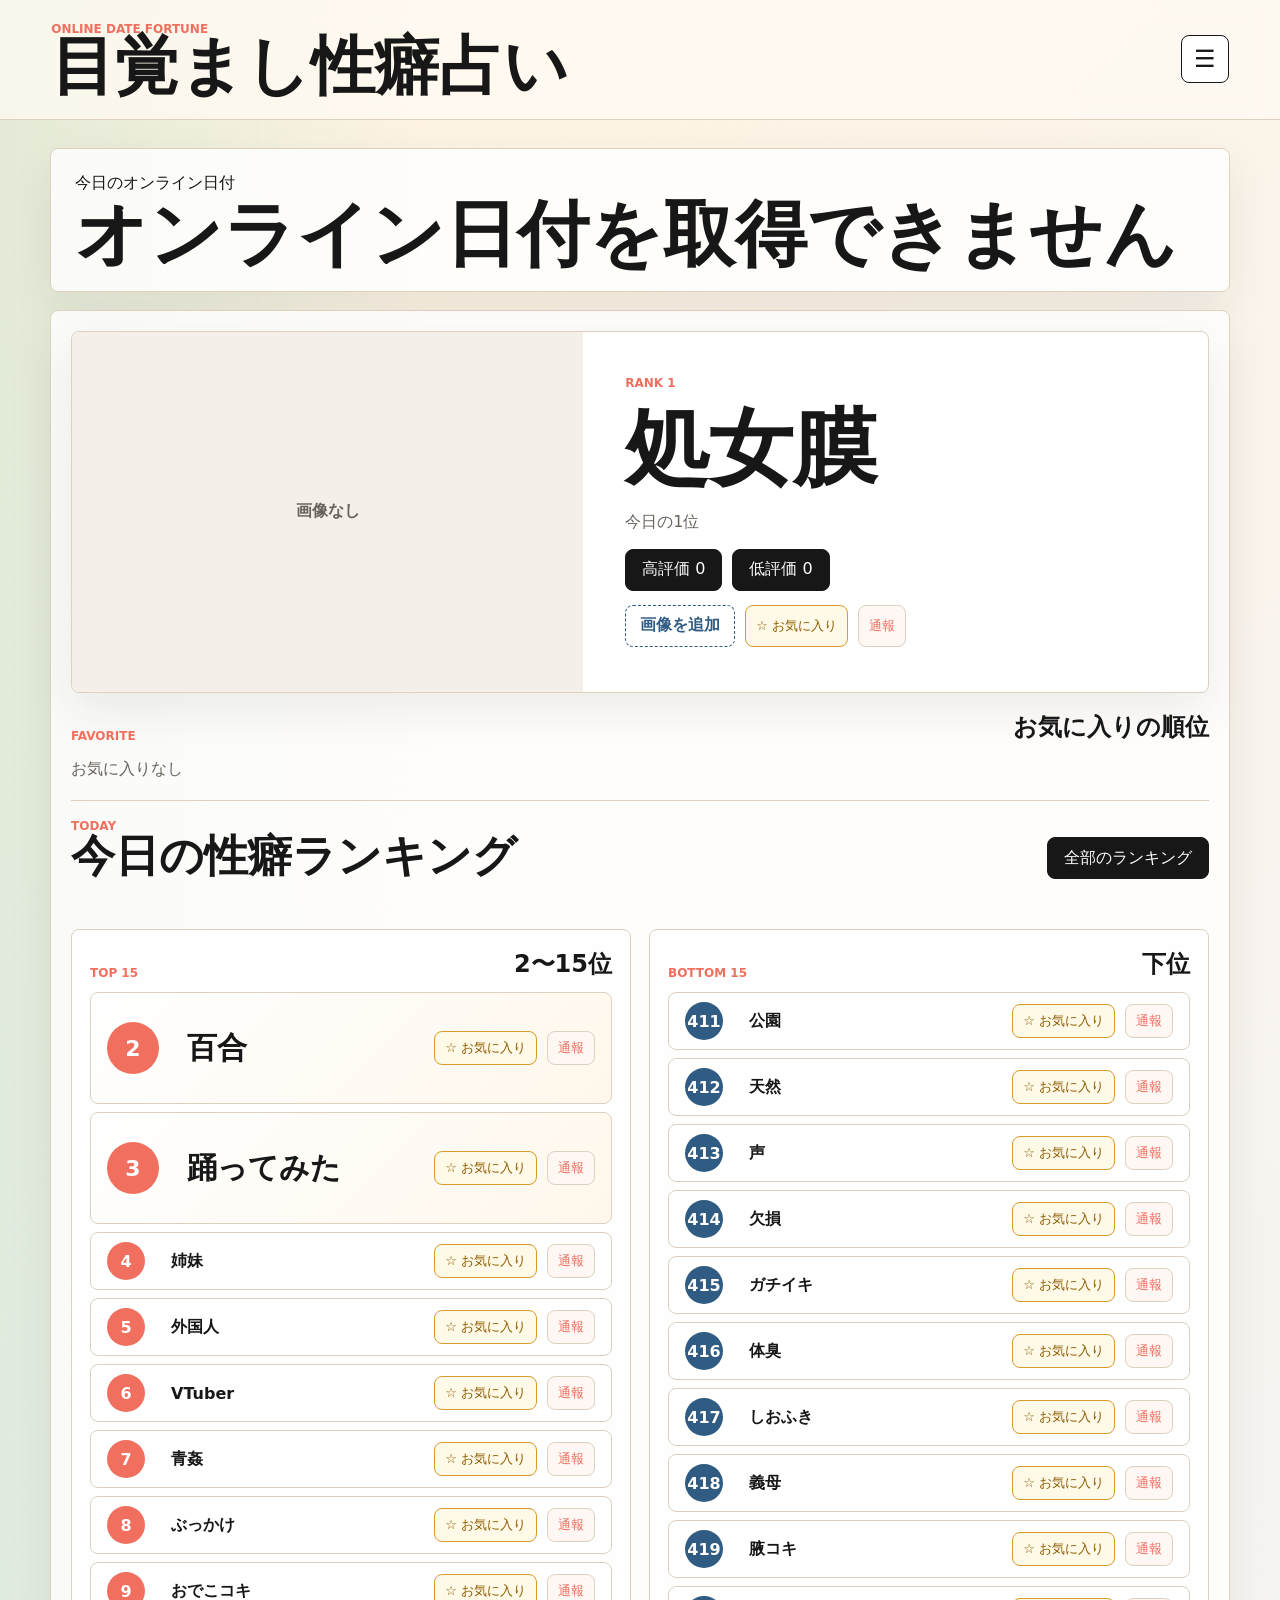
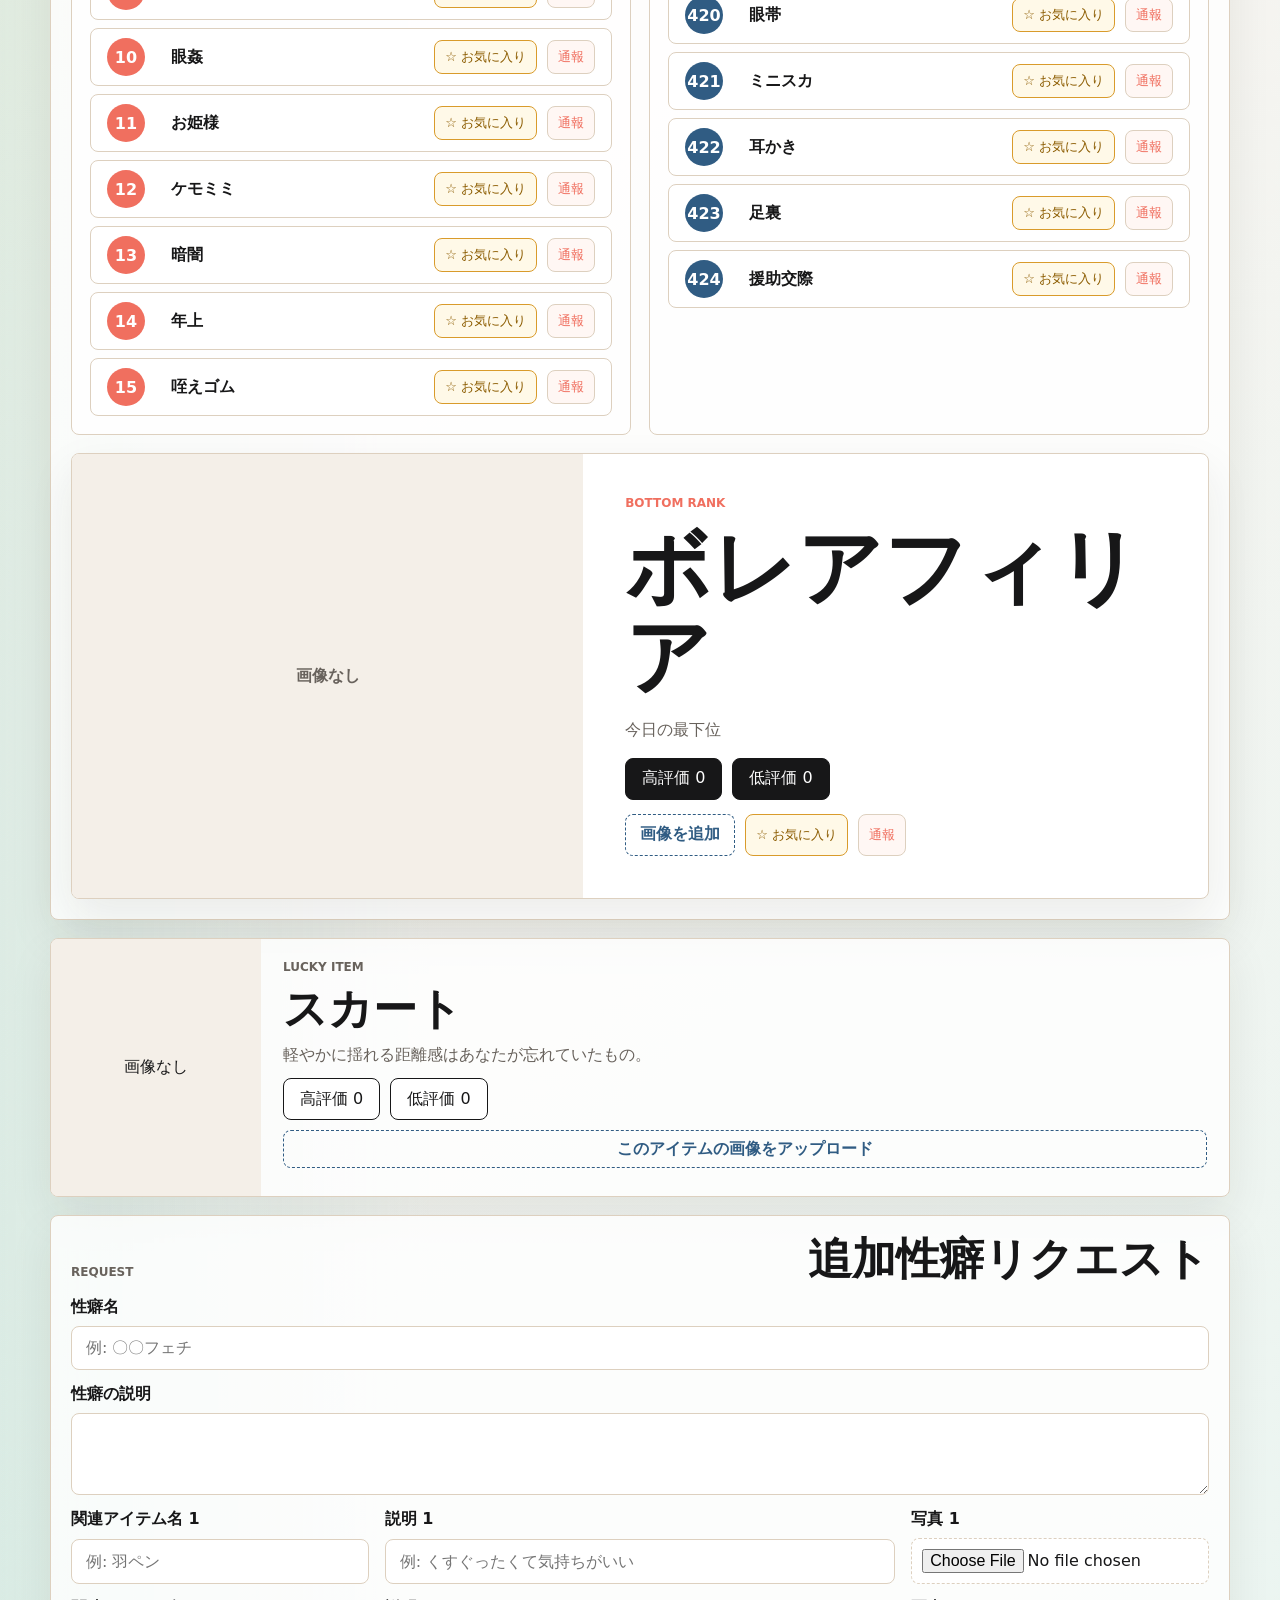
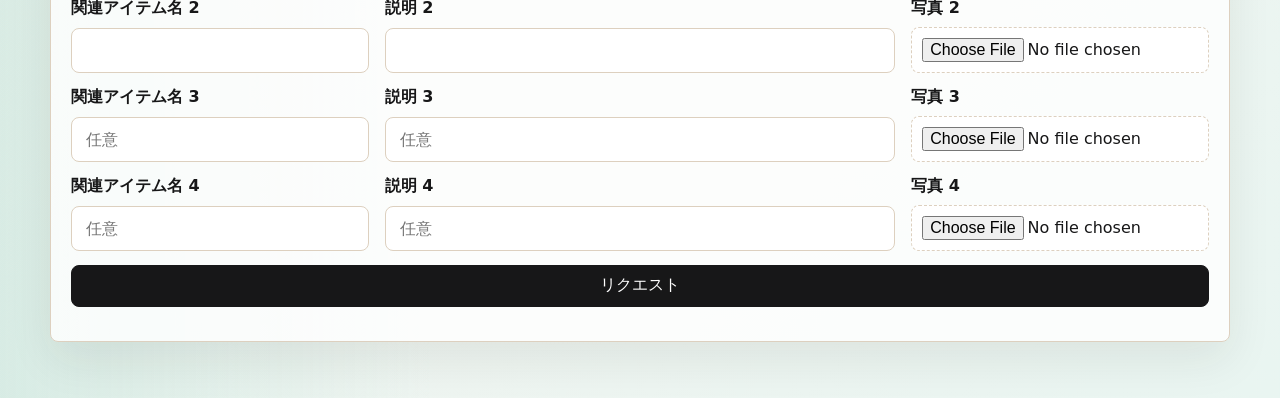
==== commit c582f1f2: "d" ====
--- a/index.html
+++ b/index.html
@@ -95,21 +95,21 @@
           <div class="form-grid">
             <div class="form-field trait-field">
               <label for="traitInput">性癖名</label>
-              <input id="traitInput" name="trait" type="text" maxlength="24" placeholder="例: 朝型ロマン派" autocomplete="off" required />
+              <input id="traitInput" name="trait" type="text" maxlength="24" placeholder="例: 〇〇フェチ" autocomplete="off" required />
             </div>
             <div class="form-field trait-field">
               <label for="traitDescriptionInput">性癖の説明</label>
-              <textarea id="traitDescriptionInput" name="traitDescription" maxlength="180" placeholder="例: 朝の空気感に強く反応するこだわり" required></textarea>
+              <textarea id="traitDescriptionInput" name="traitDescription" maxlength="180"  required></textarea>
             </div>
           </div>
           <div class="item-request-grid">
             <div class="form-field">
               <label for="itemInput1">関連アイテム名 1</label>
-              <input id="itemInput1" name="item1" type="text" maxlength="24" placeholder="例: 目覚ましベル" autocomplete="off" />
+              <input id="itemInput1" name="item1" type="text" maxlength="24" placeholder="例: 羽ペン" autocomplete="off" />
             </div>
             <div class="form-field">
               <label for="itemDesc1">説明 1</label>
-              <input id="itemDesc1" name="itemDesc1" type="text" maxlength="80" placeholder="例: 朝の一歩を少しだけ強くするベル" autocomplete="off" />
+              <input id="itemDesc1" name="itemDesc1" type="text" maxlength="80" placeholder="例: くすぐったくて気持ちがいい" autocomplete="off" />
             </div>
             <div class="form-field image-field">
               <label for="itemImage1">写真 1</label>
@@ -117,11 +117,11 @@
             </div>
             <div class="form-field">
               <label for="itemInput2">関連アイテム名 2</label>
-              <input id="itemInput2" name="item2" type="text" maxlength="24" placeholder="例: コーヒーマグ" autocomplete="off" />
+              <input id="itemInput2" name="item2" type="text" maxlength="24"  autocomplete="off" />
             </div>
             <div class="form-field">
               <label for="itemDesc2">説明 2</label>
-              <input id="itemDesc2" name="itemDesc2" type="text" maxlength="80" placeholder="例: 余韻をゆっくり温めるマグ" autocomplete="off" />
+              <input id="itemDesc2" name="itemDesc2" type="text" maxlength="80"  autocomplete="off" />
             </div>
             <div class="form-field image-field">
               <label for="itemImage2">写真 2</label>
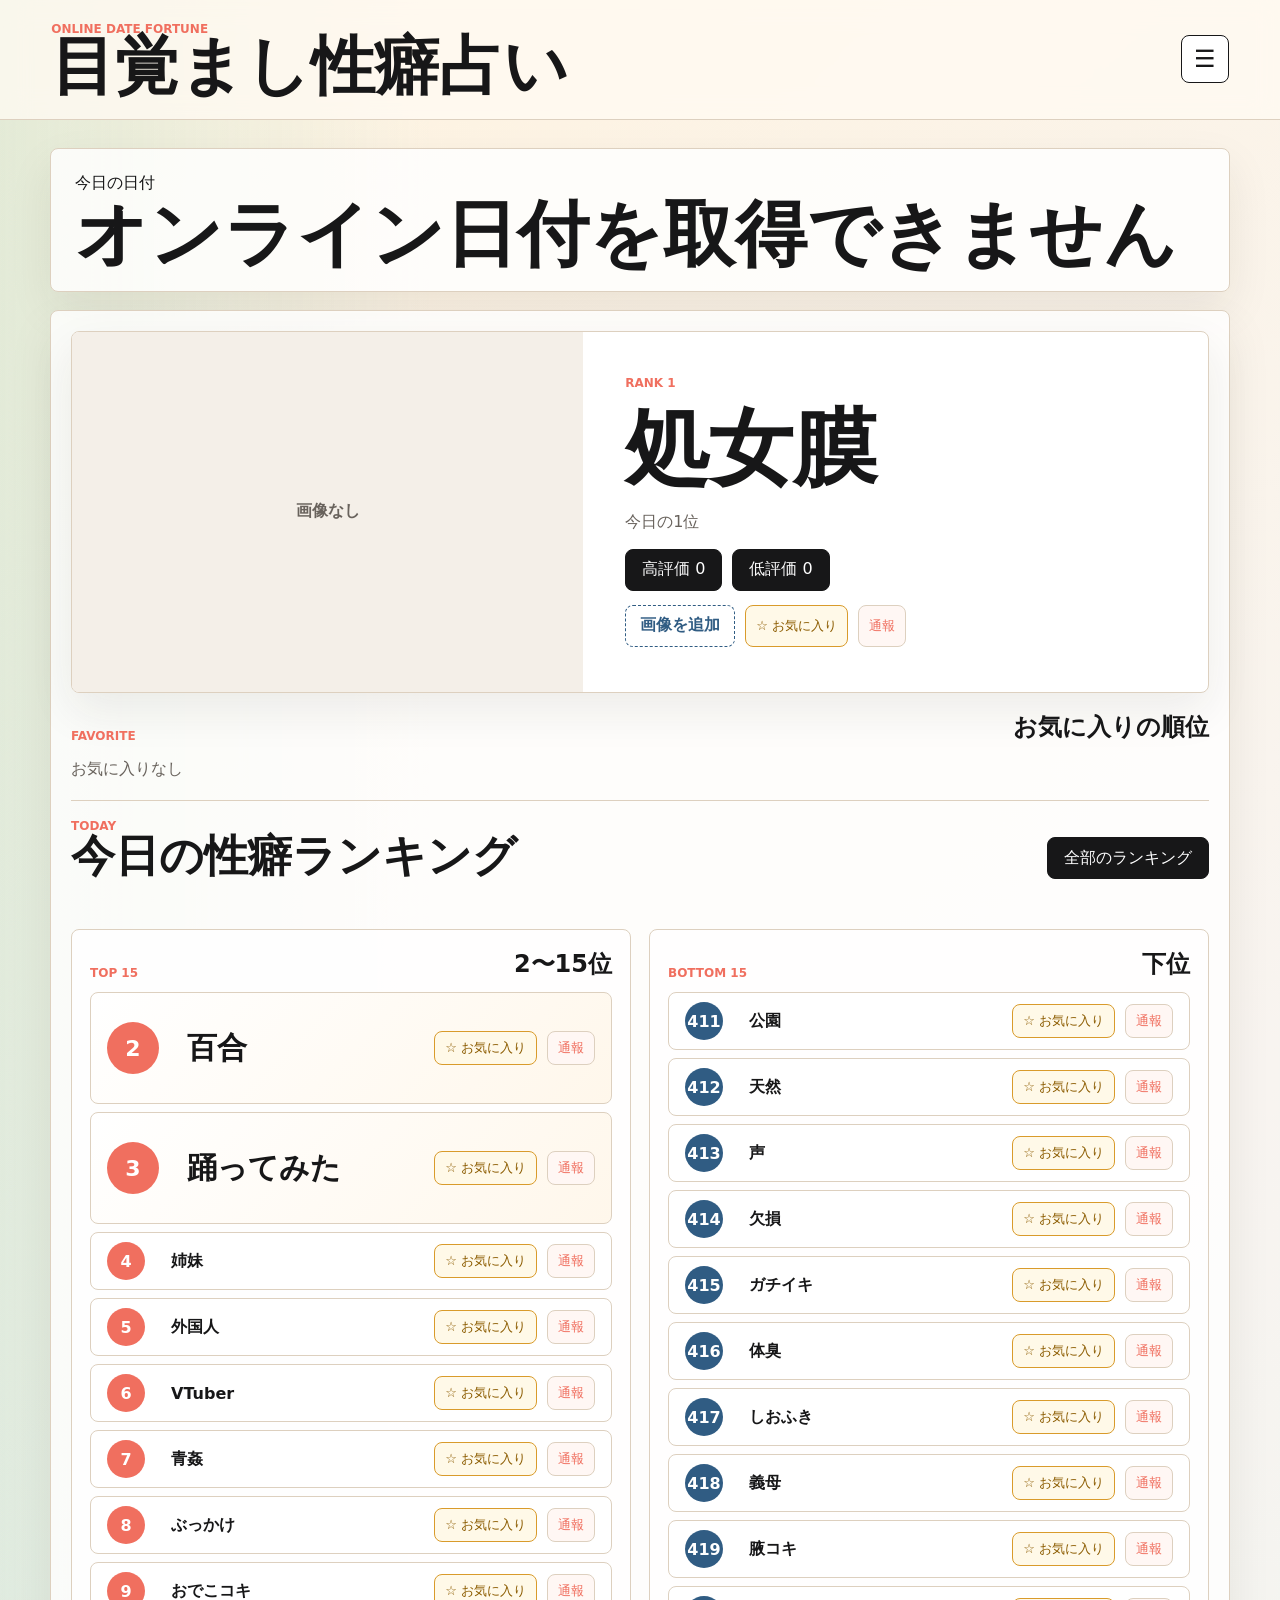
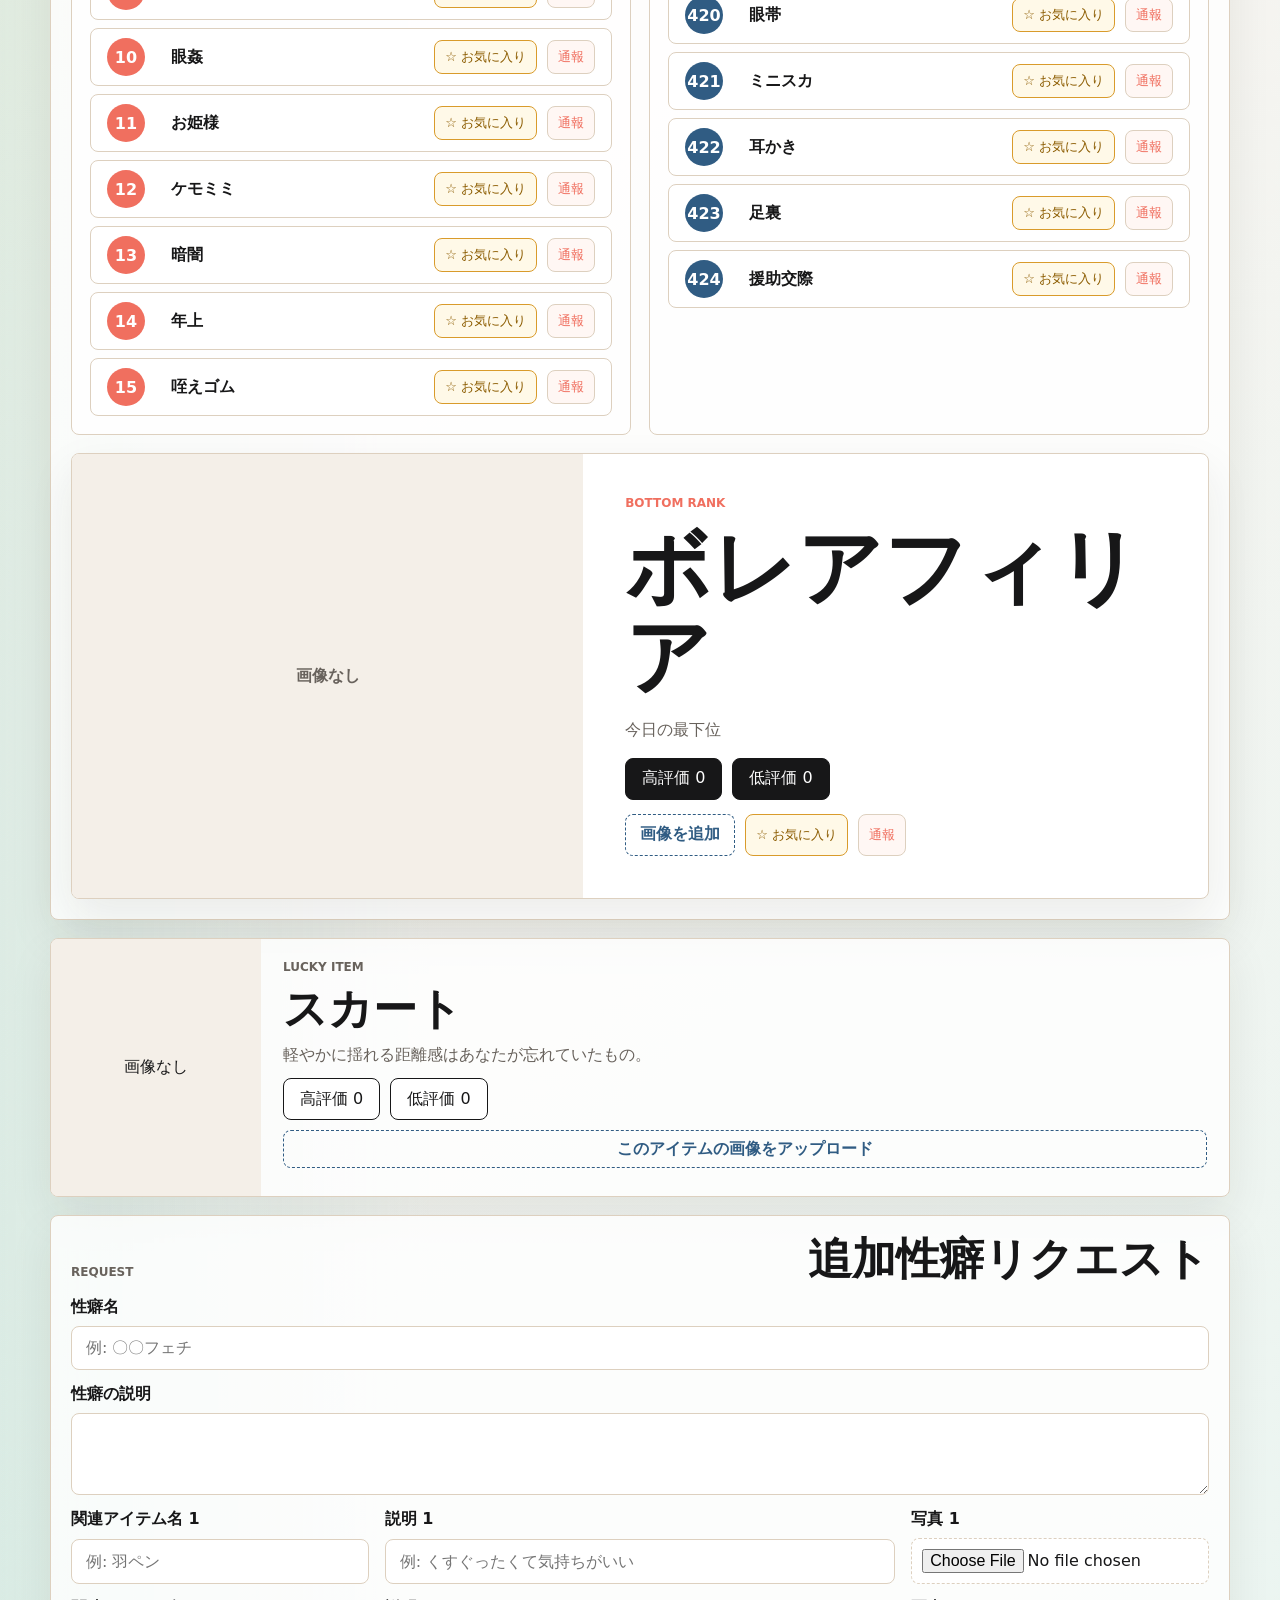
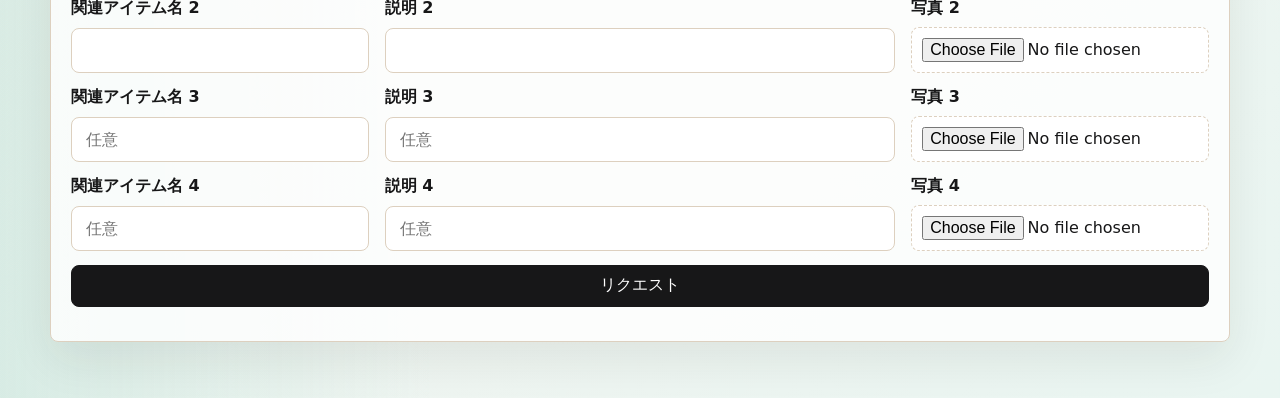
==== commit b7f5d08d: "h h" ====
--- a/index.html
+++ b/index.html
@@ -20,7 +20,7 @@
     <main>
       <section class="date-panel">
         <div>
-          <p>今日のオンライン日付</p>
+          <p>今日の日付</p>
           <strong id="onlineDate">読み込み中</strong>
         </div>
       </section>
